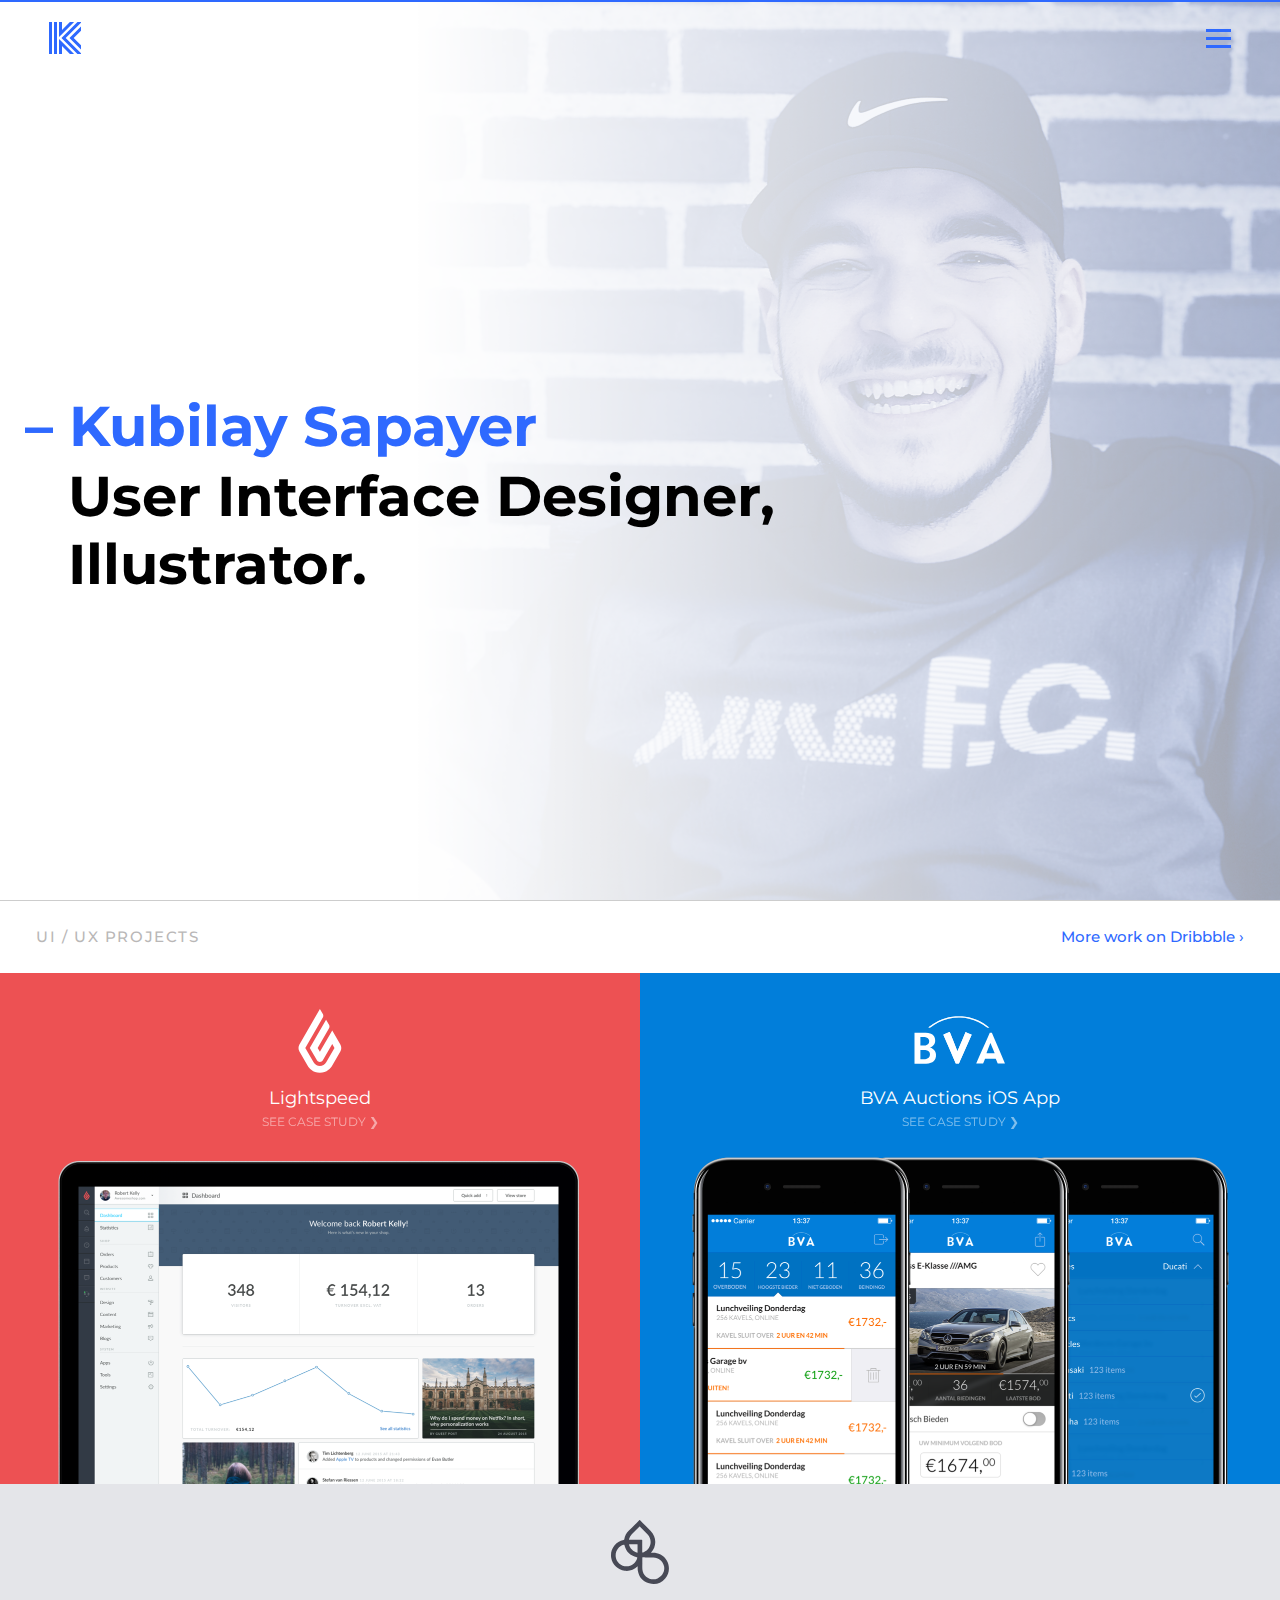
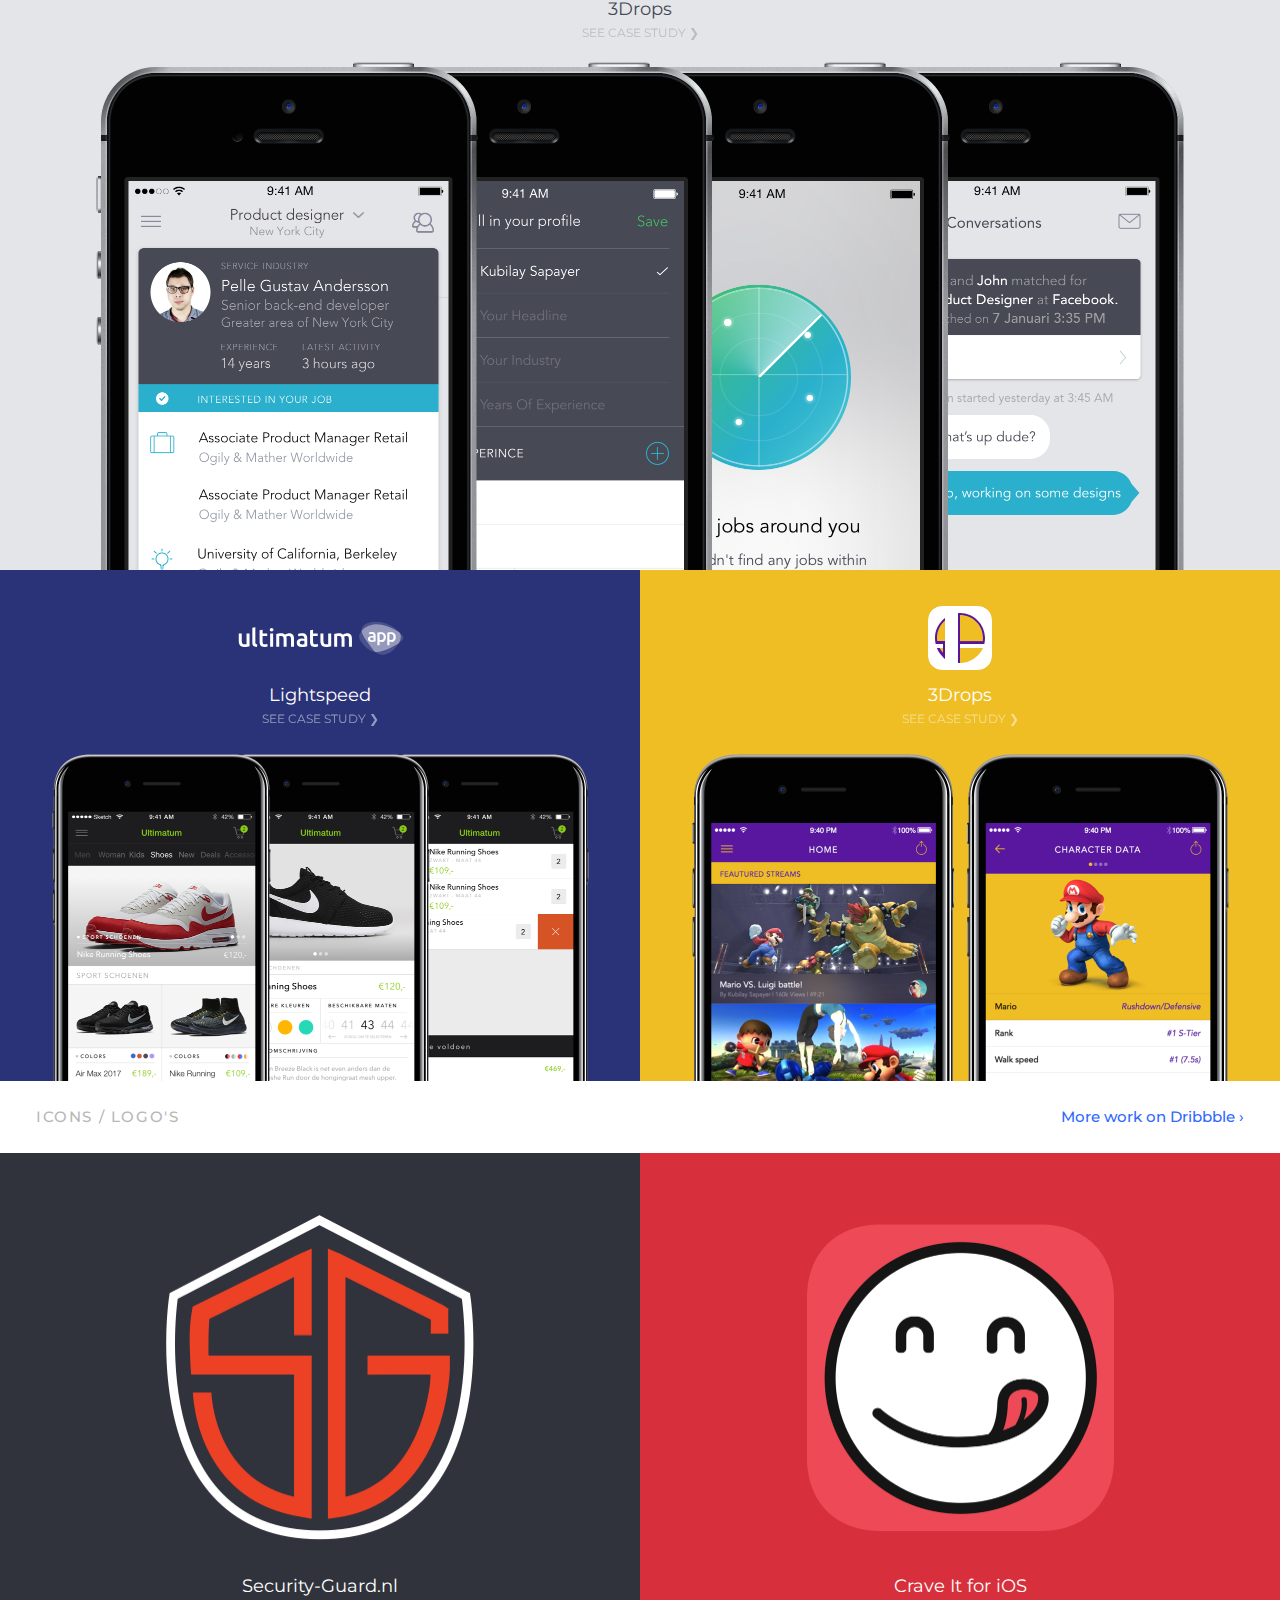
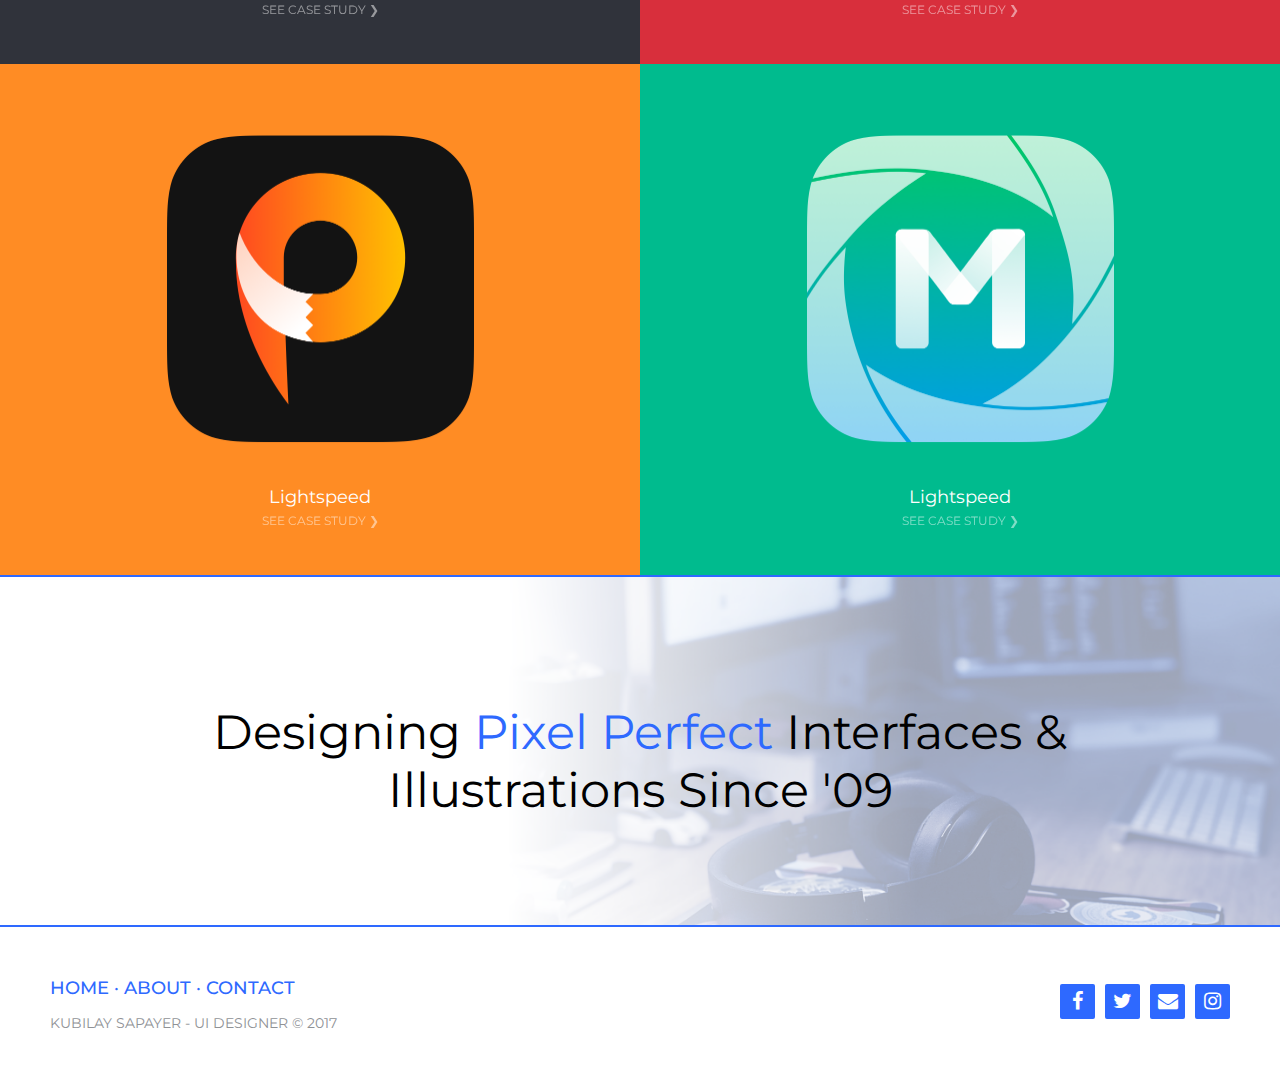
==== index.html @ 4edf3e11 "0.1" ====
<!DOCTYPE html PUBLIC "-//W3C//DTD XHTML 1.0 Strict//EN" "http://www.w3.org/TR/xhtml1/DTD/xhtml1-strict.dtd">
<html xmlns="http://www.w3.org/1999/xhtml">
  <head>
    <meta charset="UTF-8">
    <meta name="viewport" content="width=device-width, initial-scale=1.0, maximum-scale=1.0, user-scalable=no" />
    <title>Kubilay Sapayer - Icon & UI Designer</title>
    <link rel="stylesheet" href="css/style.css" type="text/css" media="screen" />
    <link rel="stylesheet" href="css/menu.css" type="text/css" media="screen" />
    <link rel="stylesheet" href="css/footer.css" type="text/css" media="screen" />
 	<link href="https://fonts.googleapis.com/css?family=Ubuntu" rel="stylesheet">
  <link href="https://fonts.googleapis.com/css?family=Montserrat" rel="stylesheet">
  <link rel="stylesheet" href="http://maxcdn.bootstrapcdn.com/font-awesome/4.2.0/css/font-awesome.min.css">
  </head>
<body>

<div id="site">
<div id="nav">
    <div id="line"> </div>
	<div class="luxbar luxbar-menu-light">
	    <input type="checkbox" id="luxbar-checkbox">
	    <div class="luxbar-menu luxbar-menu-colorscheme">
	        <ul class="luxbar-navigation">
	            <li class="luxbar-header">
	                <img src="images/logos/logo.svg" class="luxbar-brand" style="height: 32px;" href="#">
	                <label class="luxbar-hamburger luxbar-hamburger-animation-style"
	                        for="luxbar-checkbox"> <span></span> </label>
	            </li>
	            <li class="luxbar-item active"><a href="#">Home</a></li>
	            <li class="luxbar-item"><a href="#">About</a></li>
	            <li class="luxbar-item"><a href="#">Contact</a></li>
	        </ul>
	    </div>
	</div>
</div>


<div id="header">

  		<div id="textwrap">
			<div id="text">
				<h1 style="color:#2E69FF; ">&ndash;  Kubilay Sapayer</h1>
        <h1 id="title" style="margin-top:-35px;">User Interface Designer, Illustrator.</h1>
			</div>
		</div>

		</div>
<div id="bar">
  <h3 id="projecttext">UI / UX PROJECTS</h3>
  <h3 id="projecttextlink">More work on Dribbble &#8250;</h3>
</div>
	<div id="all">

		<div class="project" style="background-color: #ED5153; margin-top: 0px;">
			<img id="projectlogo" src="images/logos/lightspeed.svg">
			<h2>Lightspeed</h2>
			<p id="description">See Case Study &#10095;</p>
			<img id="projectimage" src="images/lightspeed.png">
		</div>
		<div class="project" id="left" style="background-color: #017EDA; margin-top: 0px;">
			<img id="projectlogo" src="images/logos/bva.svg">
			<h2>BVA Auctions iOS App</h2>
			<p id="description">See Case Study &#10095;</p>
			<img id="projectimage" src="images/bva.png">
		</div>
		<div class="project" id="full" style="background-color: #E4E5E9;">
			<img id="projectlogo" src="images/logos/3drops.svg">
			<h2 style="color: #474955;">3Drops</h2>
			<p id="description" style="color:#92949C;">See Case Study &#10095;</p>
			<img id="projectimagefull"  src="images/jobs.png">
		</div>
		<div class="project"   style="background-color: #2A3278;">
			<img id="projectlogo" src="images/logos/ultimatum.svg">
			<h2>Lightspeed</h2>
			<p id="description">See Case Study &#10095;</p>
			<img id="projectimage"  src="images/ultimatum.png">
		</div>
		<div class="project" id="left" style="background-color: #EFBD24;">
			<img id="projectlogo" src="images/logos/smashpad.svg">
			<h2>3Drops</h2>
			<p id="description" >See Case Study &#10095;</p>
			<img id="projectimage"  src="images/smashpad.png">
		</div>
    <div id="bar2">
      <h3 id="projecttext">ICONS / LOGO'S</h3>
      <h3 id="projecttextlink">More work on Dribbble &#8250;</h3>
    </div>
    <div class="project" style="background-color: #30333B; margin-top: 0px; ">
      <img id="projectimage" style="margin-bottom: 30px;" src="images/sg.png">
      <h2>Security-Guard.nl</h2>
			<p id="description">See Case Study &#10095;</p>
		</div>
		<div class="project" id="left" style="background-color: #d82f3c; margin-top: 0px; ">
      <img id="projectimage" style="margin-bottom: 30px;" src="images/crave.png">
      <h2>Crave It for iOS</h2>
			<p id="description">See Case Study &#10095;</p>
		</div>
    <div class="project" style="background-color: #FF8C24; margin-top: 0px; ">
      <img id="projectimage" style="margin-bottom: 30px;" src="images/pounce.png">
      <h2>Lightspeed</h2>
      <p id="description">See Case Study &#10095;</p>
    </div>
    <div class="project" id="left" style="background-color: #00BB8E; margin-top: 0px; ">
      <img id="projectimage" style="margin-bottom: 30px;" src="images/moment.png">
      <h2>Lightspeed</h2>
      <p id="description">See Case Study &#10095;</p>
    </div>

    <div id="since">
      <div id="line"> </div>
        <h1 id="sincetext"> Designing<span style="color:#2E69FF;"> Pixel Perfect</span> Interfaces & Illustrations Since '09 </h1>
    </div>
    <div id="line"> </div>
	</div>


</div>

<footer class="footer-distributed">

  <div class="footer-right">

    <a href="#"><i class="fa fa-facebook"></i></a>
    <a href="#"><i class="fa fa-twitter"></i></a>
    <a href="#"><i class="fa fa-envelope"></i></a>
    <a href="#"><i class="fa fa-instagram"></i></a>

  </div>

  <div class="footer-left">

    <p style="text-align:left;" class="footer-links">
      <a href="#">Home</a>
      ·
      <a href="#">About</a>
      ·
      <a href="#">Contact</a>
    </p>

    <p style="text-align:left;">Kubilay Sapayer - UI Designer &copy; 2017</p>
  </div>

</footer>

</body>
---- css/style.css ----
body {
    text-shadow: 1px 1px 1px rgba(0, 0, 0, 0.004);
    text-rendering: optimizeLegibility !important;
    -webkit-font-smoothing: antialiased !important;
    font-family: "Montserrat", sans-serif;
    background-color: #F9F9F9;
    padding: 0;
    margin: 0;
    height: 100%;
}
#all {
    width: 100%;
    margin-left: auto;
    margin-right: auto;
}
#bar {
    width: 100%;
    background-color: #ffffff;
    border-top: 1px solid #CDCDCD;
    height: 72px;
}
#bar2 {
    width: 100%;
    background-color: #ffffff;
    height: 72px;
    display: inline-block;
}
#projecttext {
    font-family: "Montserrat", sans-serif;
    font-size: 15px;
    color: #b9b7b7;
    font-weight: 500;
    line-height: 2.75;
    margin-left: 36px;
    text-align: left;
    letter-spacing: 1.6px;
}
#projecttextlink {
    font-family: "Montserrat", sans-serif;
    font-size: 15px;
    color: #2E69FF;
    font-weight: 500;
    margin-top: -45px;
    margin-right: 36px;
    text-align: right;
}
#site {
    top: 0;
}
#full {
    width: 100%;
    height: 650px;
}
#title {
    margin-left: 43px;
}
#textwrap {
    width: 1230px;
    margin-left: auto;
    margin-right: auto;
    height: 100%;
}
#sincetext {
    text-align: center;
    font-family: "Montserrat", sans-serif;
    margin-left: auto;
    margin-right: auto;
    width: 1000px;
    position: relative;
    top: 50%;
    transform: translateY(-70%);
    font-size: 48px;
    font-weight: 400;
}
#since {
    width: 100%;
    height: 350px;
    background-image: url('bgsection.png');
    background-repeat: no-repeat;
    background-position: center;
    background-size: cover;
    text-align: center;
    display: inline-block;
}
#header {
    width: 100%;
    height: 100vh;
    background-color: white;
    z-index: 2;
    margin-top: -38px;
    background-image: url('bgnew.png');
    background-repeat: no-repeat;
    background-position: center;
    background-size: cover;
}
#nav {
    width: 100%;
    top: 0;
    z-index: 3;
    min-height: 72px;
    position: absolute;
}
#line {
    width: 100%;
    height: 2px;
    background-color: #2E69FF;
}
#text {
    position: relative;
    font-size: 28px;
    font-family: 'Montserrat', sans-serif;
    font-weight: 500;
    text-align: left;
    vertical-align: middle;
    top: 55%;
    transform: translateY(-50%);
    width: 750px;
}
.project {
    width: 50%;
    height: 475px;
    padding-top: 36px;
    overflow: hidden;
    float: left;
}
h2 {
    font-family: 'Montserrat', sans-serif;
    color: white;
    font-weight: 400;
    text-align: center;
    font-size: 18px;
}
#projectlogo {
    height: 64px;
    width: 168px;
    margin-left: auto;
    margin-right: auto;
    display: block;
}
#projectimage {
    width: 551px;
    margin-left: auto;
    margin-right: auto;
    display: block;
    margin-top: 21px;
}
#projectimagefull {
    width: 1102px;
    margin-left: auto;
    margin-right: auto;
    display: block;
    margin-top: 15px;
}
#description {
    width: 375px;
    margin-left: auto;
    margin-right: auto;
    opacity: 0.5;
    margin-top: -10px;
}
p {
    font-family: 'Montserrat', serif;
    font-size: 12px;
    color: white;
    text-align: center;
    text-transform: uppercase;
}
.imageani {
    transition: all .2s ease-in-out;
}
.imageani:hover {
    transform: scale(1.02);
}
@media screen and (max-width: 800px) {
    .project {
        z-index: -1;
        width: 100%;
        height: auto;
        padding-top: 30px;
        overflow: hidden;
        float: none;
        margin-left: auto !important;
        margin-right: auto;
    }
    #left {
        margin-left: 0px;
    }
    #full {
        height: auto;
    }
    #nav {
        margin-left: auto;
        margin-right: auto;
    }
    #textwrap {
        width: 95%;
    }
    #title {
        margin-left:21px;
        margin-top:-18px!important;
        font-weight:500!important;
    }
    #sincetext {
        font-size: 24px;
        width: 95%;
    }
    #text {
        margin-left: auto;
        margin-right: auto;
        width: 95%;
        font-size: 16px;
        top: 52%;
        font-weight: 500!important;
    }
    #projectimage {
        width: 95%;
        margin-left: auto;
        margin-right: auto;
        display: block;
        margin-top: 15px;
    }
    #projectimagefull {
        width: 95%;
        margin-left: auto;
        margin-right: auto;
        display: block;
        margin-top: 15px;
    }
}
---- css/menu.css ----
/*.luxbar styles: default, static, fixed*/
.luxbar-default{
    width: 100%;
    position: relative;

}

.luxbar-static {
    width: 100%;
    position: absolute;
    top: 0;
    left: 0;
}

.luxbar-fixed {
    width: 100%;
    position:fixed;
    top: 0;
    left: 0;
    z-index: 3;
}


/*general luxbar specs*/
.luxbar-header {
    display: flex;
    flex-direction: row;
    justify-content: space-between;
    align-items: center;
    height: 72px;
}

.luxbar-brand {
    font-size: 1.2em;
    padding: 0px;
    font-weight: 500;
}

.luxbar-menu {
    height: 72px;
    overflow: hidden;
    transition: height .6s ease;
    width:100%;
}

.luxbar-navigation {
    display: flex;
    flex-direction: column;
    list-style: none;
    padding-left:0;
    margin: 0px;
    padding-left: 24px;
    padding-right: 24px;
}

.luxbar-menu a,
.luxbar-item a {
    text-decoration: none;
    color: inherit;
    cursor: pointer;
}

.luxbar-item a {
    padding: 26px 0px 26px 26px;
    display: block;
}


/* default luxbar-menu themes: dark, light, transparent*/
    /*luxbar-menu-light*/

.luxbar-menu-light {
    color: #ABB3B3;
    max-width: 1230px;
    margin-left: auto;
    margin-right: auto;

}



.luxbar-menu-light .luxbar-item:nth-child(2) {
    border-top: 1px solid #D0D7D9;
}

.luxbar-menu-light .active,
.luxbar-menu-light .luxbar-item:hover {
    color: black;
}

.luxbar-menu-light .luxbar-hamburger span::after,
.luxbar-menu-light .luxbar-hamburger span::before,
.luxbar-menu-light .luxbar-hamburger span {
    background-color: #2E69FF;
}


/*general hamburger specs*/

.luxbar-hamburger {
    padding: 26px 0px 26px 26px;
    position: relative;
}

.luxbar-hamburger span::before {
    margin-top: -8px;
}

.luxbar-hamburger span::after {
    margin-top: 8px;
}

.luxbar-hamburger span::after,
.luxbar-hamburger span::before {
    content: '';
    position: absolute;
}
.luxbar-hamburger span::after,
.luxbar-hamburger span::before,
.luxbar-hamburger span {
    display: block;
    height: 3px;
    width: 25px;
    transition: .6s ease-out;
}

#luxbar-checkbox {
    display: none;
}

#luxbar-checkbox:checked ~ .luxbar-menu {
    height: 50vh;
    overflow: auto;
}

#luxbar-checkbox:checked ~ .luxbar-menu li .luxbar-hamburger span {
    background-color: transparent;
}
#luxbar-checkbox:checked ~ .luxbar-menu li .luxbar-hamburger span::before,
#luxbar-checkbox:checked ~ .luxbar-menu li .luxbar-hamburger span::after {
    margin-top: 0px;
}


/*hamburger-themes: spin, doublespin*/
    /*hamburger-spin*/

#luxbar-checkbox:checked ~ .luxbar-menu li .luxbar-hamburger-spin span::before {
    transform: rotate(45deg);
}

#luxbar-checkbox:checked ~ .luxbar-menu li .luxbar-hamburger-spin span::after {
    transform: rotate(-45deg);
}

    /*hamburger-spin*/

#luxbar-checkbox:checked ~ .luxbar-menu li .luxbar-hamburger-doublespin span::before {
    transform: rotate(225deg);
}

#luxbar-checkbox:checked ~ .luxbar-menu li .luxbar-hamburger-doublespin span::after {
    transform: rotate(-225deg);
}


/*behavior under screenwidth 768*/
---- css/footer.css ----
.footer-distributed{
	background-color: #ffffff;
	box-shadow: 0 1px 1px 0 rgba(0, 0, 0, 0.12);
	box-sizing: border-box;
	width: 100%;
	text-align: left;
	font: normal 16px sans-serif;
	font-family: "Montserrat",sans-serif;
	padding: 45px 50px;
}

.footer-distributed .footer-left p{
	color:  #8f9296;
	font-size: 14px;
	margin: 0;
}

/* Footer links */

.footer-distributed p.footer-links{
	font-size:18px;
	font-weight: 500;
	color:  #2E69FF;
	margin: 0 0 10px;
	padding: 0;
}

.footer-distributed p.footer-links a{
	display:inline-block;
	line-height: 1.8;
	text-decoration: none;
	color:  inherit;
}

.footer-distributed .footer-right{
	float: right;
	margin-top: 12px;
	max-width: 180px;
}



.footer-distributed .footer-right a{
	display: inline-block;
	width: 35px;
	height: 35px;
	background-color:  #2E69FF;
	border-radius: 2px;

	font-size: 20px;
	color: #ffffff;
	text-align: center;
	line-height: 35px;

	margin-left: 6px;
}

/* If you don't want the footer to be responsive, remove these media queries */

@media (max-width: 600px) {
	#footerfix{
		text-align: center!important;
	}
	.footer-distributed .footer-left,
	.footer-distributed .footer-right{
		text-align: center!important;
	}

	.footer-distributed .footer-right{
		float: none;
		margin: 0 0 20px;
	}

	.footer-distributed .footer-left p.footer-links{
		line-height: 1.8;
	}
}
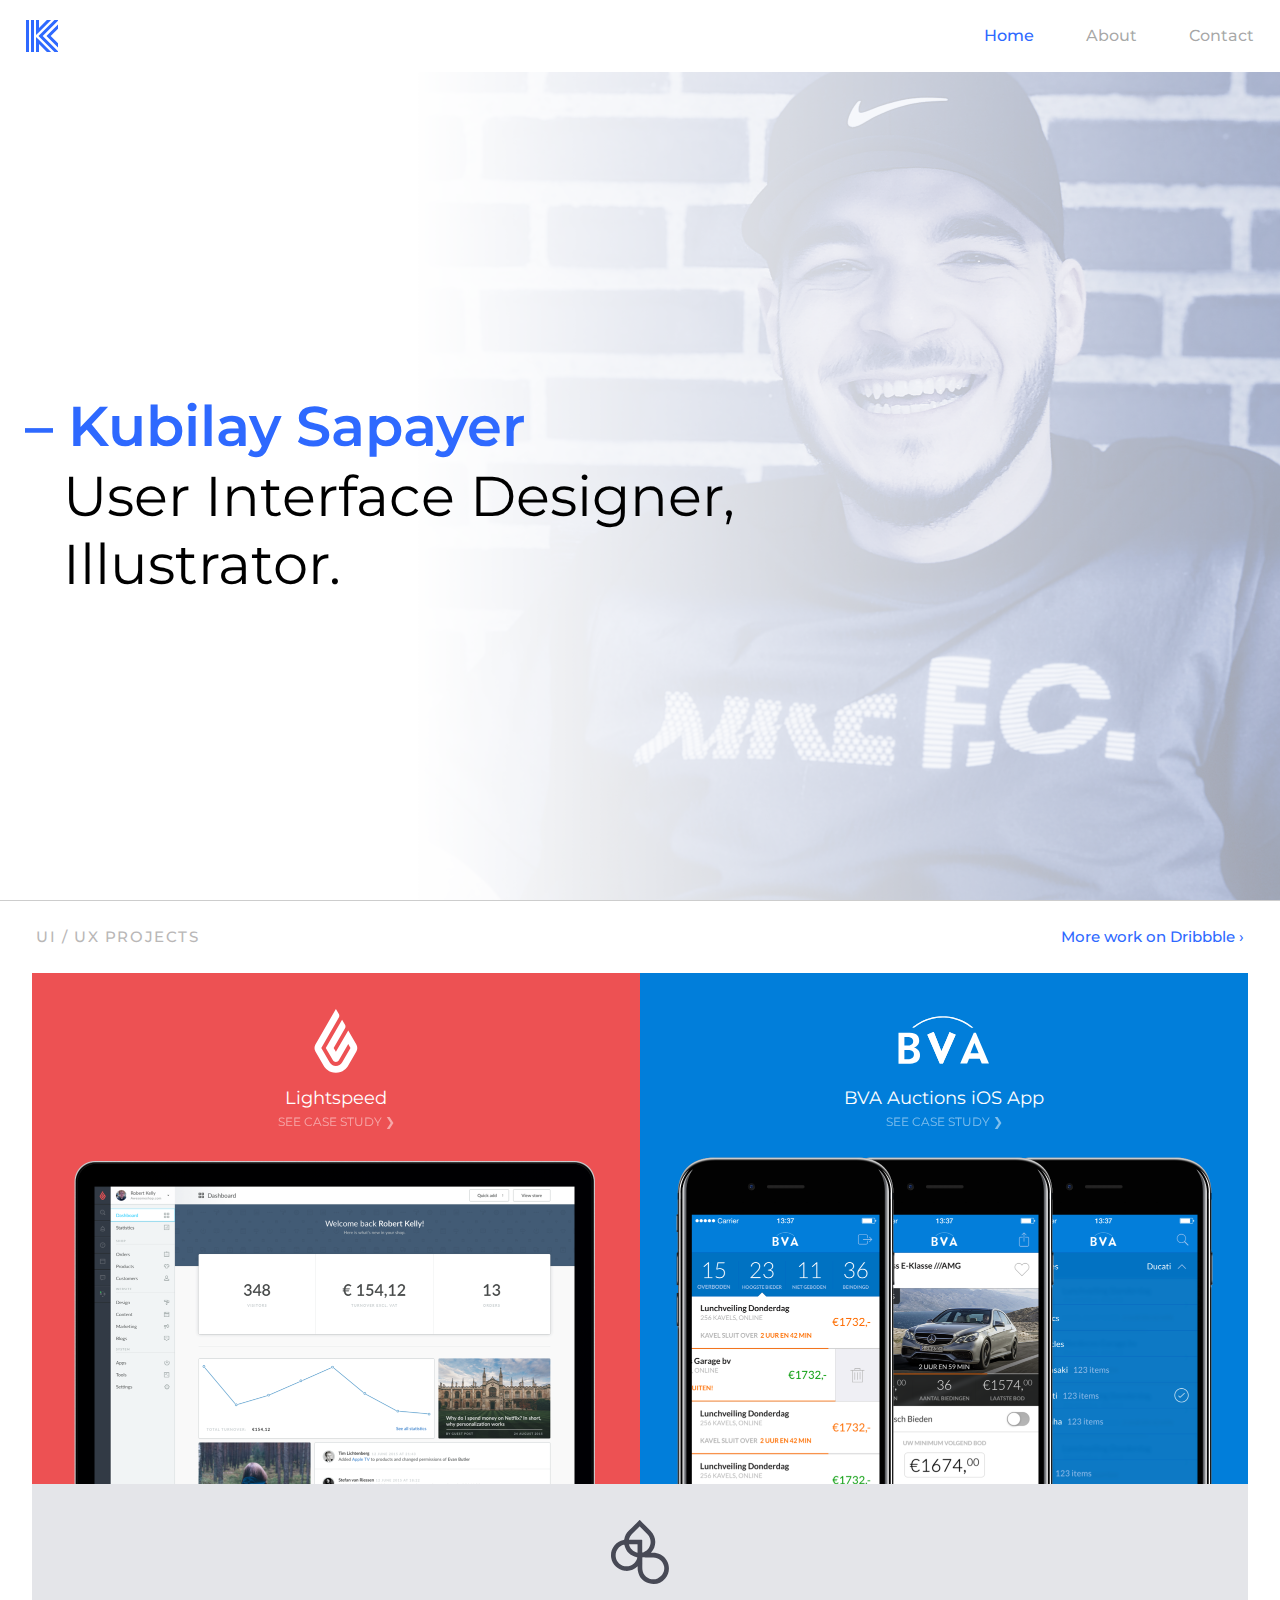
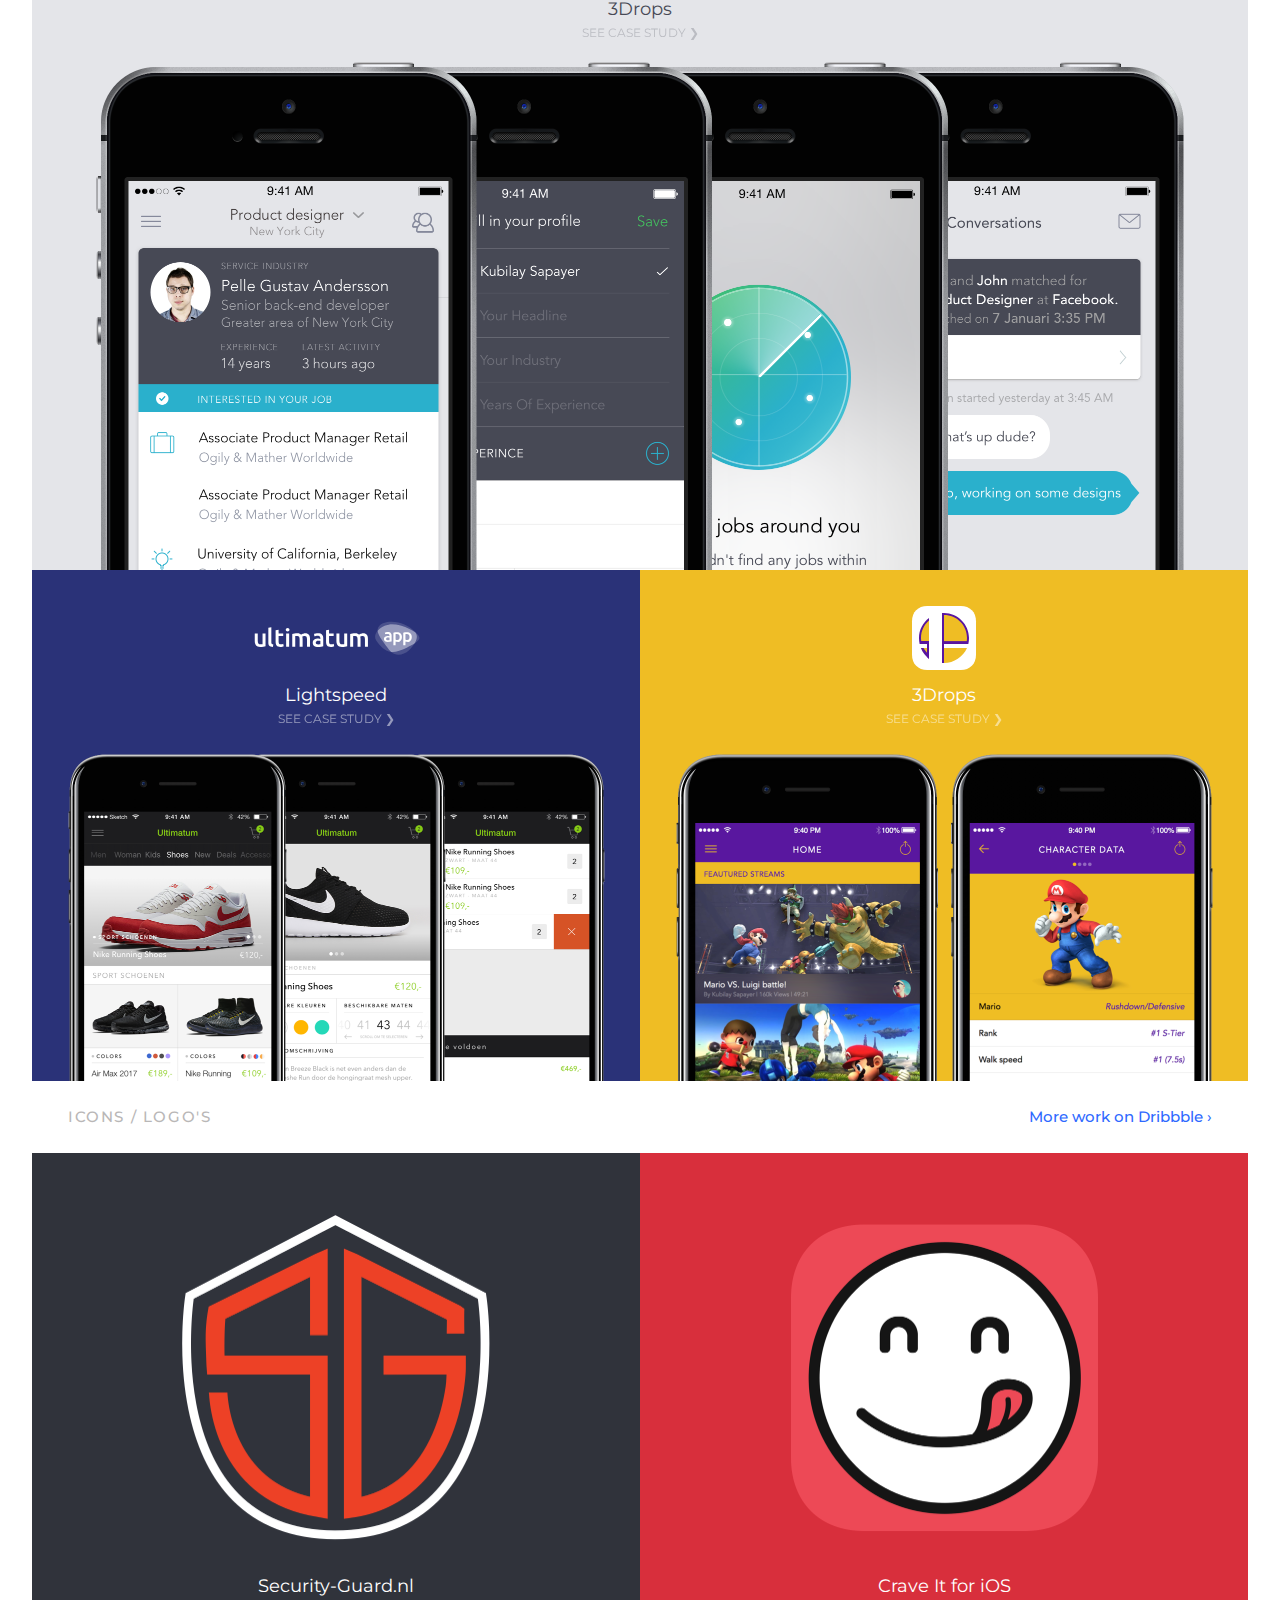
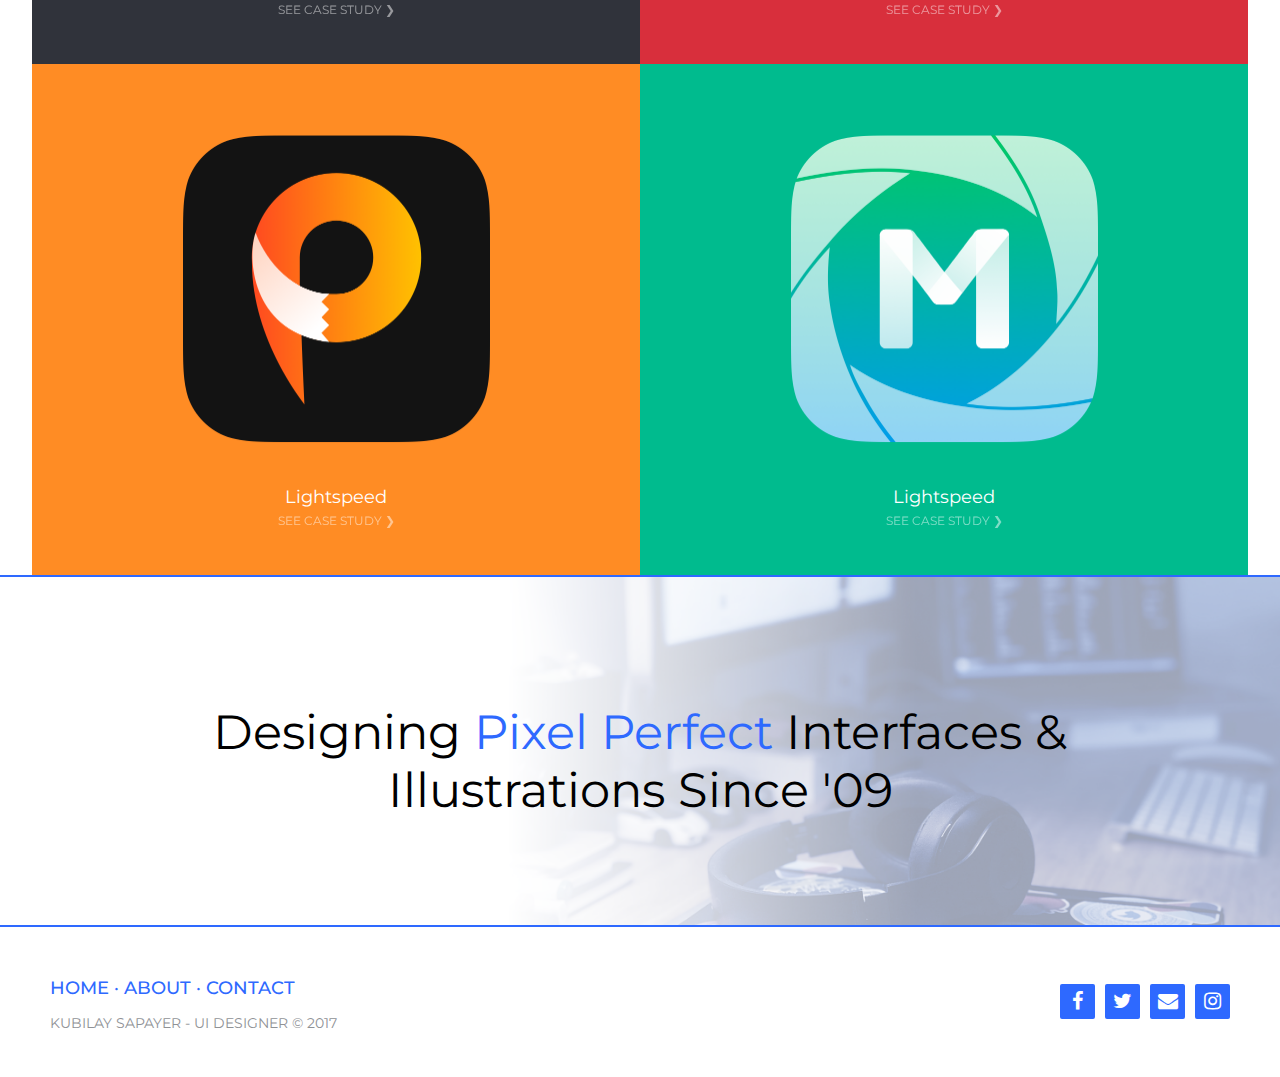
==== commit 19e63c15: "NAV" ====
--- a/index.html
+++ b/index.html
@@ -16,21 +16,21 @@
 <div id="site">
 <div id="nav">
     <div id="line"> </div>
-	<div class="luxbar luxbar-menu-light">
-	    <input type="checkbox" id="luxbar-checkbox">
-	    <div class="luxbar-menu luxbar-menu-colorscheme">
-	        <ul class="luxbar-navigation">
-	            <li class="luxbar-header">
-	                <img src="images/logos/logo.svg" class="luxbar-brand" style="height: 32px;" href="#">
-	                <label class="luxbar-hamburger luxbar-hamburger-animation-style"
-	                        for="luxbar-checkbox"> <span></span> </label>
-	            </li>
-	            <li class="luxbar-item active"><a href="#">Home</a></li>
-	            <li class="luxbar-item"><a href="#">About</a></li>
-	            <li class="luxbar-item"><a href="#">Contact</a></li>
-	        </ul>
-	    </div>
-	</div>
+    <header id="luxbar" class="luxbar-fixed">
+      <input type="checkbox" class="luxbar-checkbox" id="luxbar-checkbox"/>
+      <div class="luxbar-menu luxbar-menu-right luxbar-menu-light">
+          <ul class="luxbar-navigation">
+              <li class="luxbar-header">
+                  <img src="images/logos/logo.svg" class="luxbar-brand">
+                  <label class="luxbar-hamburger luxbar-hamburger-spin"
+                  id="luxbar-hamburger" for="luxbar-checkbox"> <span></span> </label>
+              </li>
+              <li style="color:#2E69FF;" class="luxbar-item"><a href="#">Home</a></li>
+              <li class="luxbar-item"><a href="#">About</a></li>
+              <li class="luxbar-item"><a href="#">Contact</a></li>
+          </ul>
+      </div>
+  </header>
 </div>
 
 
@@ -105,16 +105,16 @@
       <p id="description">See Case Study &#10095;</p>
     </div>
 
-    <div id="since">
-      <div id="line"> </div>
-        <h1 id="sincetext"> Designing<span style="color:#2E69FF;"> Pixel Perfect</span> Interfaces & Illustrations Since '09 </h1>
-    </div>
-    <div id="line"> </div>
+
 	</div>
 
 
 </div>
-
+<div id="since">
+  <div id="line"> </div>
+    <h1 id="sincetext"> Designing<span style="color:#2E69FF;"> Pixel Perfect</span> Interfaces & Illustrations Since '09 </h1>
+</div>
+<div id="line"> </div>
 <footer class="footer-distributed">
 
   <div class="footer-right">
--- a/css/style.css
+++ b/css/style.css
@@ -3,13 +3,12 @@
     text-rendering: optimizeLegibility !important;
     -webkit-font-smoothing: antialiased !important;
     font-family: "Montserrat", sans-serif;
-    background-color: #F9F9F9;
     padding: 0;
     margin: 0;
     height: 100%;
 }
 #all {
-    width: 100%;
+    width: 95%;
     margin-left: auto;
     margin-right: auto;
 }
@@ -52,7 +51,8 @@
     height: 650px;
 }
 #title {
-    margin-left: 43px;
+    margin-left: 38px;
+    font-weight: 400;
 }
 #textwrap {
     width: 1230px;
@@ -109,7 +109,7 @@
     position: relative;
     font-size: 28px;
     font-family: 'Montserrat', sans-serif;
-    font-weight: 500;
+    font-weight: 400;
     text-align: left;
     vertical-align: middle;
     top: 55%;
@@ -164,6 +164,9 @@
     color: white;
     text-align: center;
     text-transform: uppercase;
+}
+h1 {
+    font-weight: 600;
 }
 .imageani {
     transition: all .2s ease-in-out;
@@ -204,6 +207,22 @@
         font-size: 24px;
         width: 95%;
     }
+    .transition {
+        -webkit-transition: all 1s ease-in-out;
+	      -moz-transition: all 1s ease-in-out;
+	      -o-transition: all 1s ease-in-out;
+	      transition: all 1s ease-in-out;
+    }
+    .bg {
+  background: #000;
+  width: 100%;
+  height: 100px;
+  opacity: 0;
+}
+
+.show {
+  opacity: 0.4;
+}
     #text {
         margin-left: auto;
         margin-right: auto;
--- a/css/menu.css
+++ b/css/menu.css
@@ -2,7 +2,6 @@
 .luxbar-default{
     width: 100%;
     position: relative;
-
 }
 
 .luxbar-static {
@@ -14,10 +13,10 @@
 
 .luxbar-fixed {
     width: 100%;
-    position:fixed;
+    position:absolute;
     top: 0;
     left: 0;
-    z-index: 3;
+    z-index: 1000;
 }
 
 
@@ -31,9 +30,9 @@
 }
 
 .luxbar-brand {
-    font-size: 1.2em;
+    font-size: 1.6em;
     padding: 0px;
-    font-weight: 500;
+    padding-left: 26px;
 }
 
 .luxbar-menu {
@@ -41,6 +40,7 @@
     overflow: hidden;
     transition: height .6s ease;
     width:100%;
+    background-color: white;
 }
 
 .luxbar-navigation {
@@ -49,8 +49,6 @@
     list-style: none;
     padding-left:0;
     margin: 0px;
-    padding-left: 24px;
-    padding-right: 24px;
 }
 
 .luxbar-menu a,
@@ -61,7 +59,7 @@
 }
 
 .luxbar-item a {
-    padding: 26px 0px 26px 26px;
+    padding: 26px;
     display: block;
 }
 
@@ -70,17 +68,12 @@
     /*luxbar-menu-light*/
 
 .luxbar-menu-light {
-    color: #ABB3B3;
-    max-width: 1230px;
-    margin-left: auto;
-    margin-right: auto;
-
-}
-
-
+    color:rgba(0, 0, 0, 0.35);
+    font-weight: 500;
+}
 
 .luxbar-menu-light .luxbar-item:nth-child(2) {
-    border-top: 1px solid #D0D7D9;
+    border-top: 1px solid #2E69FF;
 }
 
 .luxbar-menu-light .active,
@@ -94,11 +87,218 @@
     background-color: #2E69FF;
 }
 
+    /*luxbar-menu-dark*/
+
+.luxbar-menu-dark {
+    background-color: #2E69FF;
+    color: #fff;
+}
+
+.luxbar-menu-dark .luxbar-item:nth-child(2) {
+    border-top: 1px solid #2E69FF;
+}
+
+.luxbar-menu-dark .active,
+.luxbar-menu-dark .luxbar-item:hover {
+    background-color: #2E69FF;
+}
+
+.luxbar-menu-dark .luxbar-hamburger span::after,
+.luxbar-menu-dark .luxbar-hamburger span::before,
+.luxbar-menu-dark .luxbar-hamburger span {
+    background-color: #fff;
+}
+
+    /*luxbar-menu-transparent*/
+
+.luxbar-menu-transparent {
+    color: #212121;
+    background-color: transparent;
+}
+
+.luxbar-menu-transparent .luxbar-item:nth-child(2) {
+    border-top: 1px solid #2f2f2f;
+}
+
+
+.luxbar-menu-transparent {
+    border-bottom: 1px solid #2f2f2f;
+}
+
+.luxbar-menu-transparent .active,
+.luxbar-menu-transparent .luxbar-item:hover {
+    color: #000;
+    text-decoration: underline;
+}
+
+.luxbar-menu-transparent .luxbar-hamburger span::after,
+.luxbar-menu-transparent .luxbar-hamburger span::before,
+.luxbar-menu-transparent .luxbar-hamburger span {
+    background-color: #2f2f2f;
+}
+
+
+/* material luxbar-menu themes: material-red, material-indigo, material-cyan, material-green,
+                                material-amber, material-brown, material-bluegrey*/
+    /*luxbar-menu-material-red*/
+
+.luxbar-menu-material-red {
+    color: #fff;
+    background-color: #B71C1C;
+}
+
+.luxbar-menu-material-red .luxbar-item:nth-child(2) {
+    border-top: 1px solid #B71C1C;
+}
+
+.luxbar-menu-material-red .active,
+.luxbar-menu-material-red .luxbar-item:hover {
+    background-color: #C62828;
+}
+
+.luxbar-menu-material-red .luxbar-hamburger span::after,
+.luxbar-menu-material-red .luxbar-hamburger span::before,
+.luxbar-menu-material-red .luxbar-hamburger span {
+    background-color: #fff;
+}
+
+/*luxbar-menu-material-indigo*/
+
+.luxbar-menu-material-indigo {
+color: #fff;
+background-color: #1A237E;
+}
+
+.luxbar-menu-material-indigo .luxbar-item:nth-child(2) {
+border-top: 1px solid #1A237E;
+}
+
+.luxbar-menu-material-indigo .active,
+.luxbar-menu-material-indigo .luxbar-item:hover {
+background-color: #283593;
+}
+
+.luxbar-menu-material-indigo .luxbar-hamburger span::after,
+.luxbar-menu-material-indigo .luxbar-hamburger span::before,
+.luxbar-menu-material-indigo .luxbar-hamburger span {
+background-color: #fff;
+}
+
+/*luxbar-menu-material-cyan*/
+
+.luxbar-menu-material-cyan {
+color: #fff;
+background-color: #006064;
+}
+
+.luxbar-menu-material-cyan .luxbar-item:nth-child(2) {
+border-top: 1px solid #006064;
+}
+
+.luxbar-menu-material-cyan .active,
+.luxbar-menu-material-cyan .luxbar-item:hover {
+background-color: #00838F;
+}
+
+.luxbar-menu-material-cyan .luxbar-hamburger span::after,
+.luxbar-menu-material-cyan .luxbar-hamburger span::before,
+.luxbar-menu-material-cyan .luxbar-hamburger span {
+background-color: #fff;
+}
+
+/*luxbar-menu-material-green*/
+
+.luxbar-menu-material-green {
+color: #fff;
+background-color: #1B5E20;
+}
+
+.luxbar-menu-material-green .luxbar-item:nth-child(2) {
+border-top: 1px solid #1B5E20;
+}
+
+.luxbar-menu-material-green .active,
+.luxbar-menu-material-green .luxbar-item:hover {
+background-color: #2E7D32;
+}
+
+.luxbar-menu-material-green .luxbar-hamburger span::after,
+.luxbar-menu-material-green .luxbar-hamburger span::before,
+.luxbar-menu-material-green .luxbar-hamburger span {
+background-color: #fff;
+}
+
+/*luxbar-menu-material-amber*/
+
+.luxbar-menu-material-amber {
+color: #fff;
+background-color: #FF6F00;
+}
+
+.luxbar-menu-material-amber .luxbar-item:nth-child(2) {
+border-top: 1px solid #FF6F00;
+}
+
+.luxbar-menu-material-amber .active,
+.luxbar-menu-material-amber .luxbar-item:hover {
+background-color: #FF8F00;
+}
+
+.luxbar-menu-material-amber .luxbar-hamburger span::after,
+.luxbar-menu-material-amber .luxbar-hamburger span::before,
+.luxbar-menu-material-amber .luxbar-hamburger span {
+background-color: #fff;
+}
+
+/*luxbar-menu-material-brown*/
+
+.luxbar-menu-material-brown {
+color: #fff;
+background-color: #3E2723;
+}
+
+.luxbar-menu-material-brown .luxbar-item:nth-child(2) {
+border-top: 1px solid #3E2723;
+}
+
+.luxbar-menu-material-brown .active,
+.luxbar-menu-material-brown .luxbar-item:hover {
+background-color: #4E342E;
+}
+
+.luxbar-menu-material-brown .luxbar-hamburger span::after,
+.luxbar-menu-material-brown .luxbar-hamburger span::before,
+.luxbar-menu-material-brown .luxbar-hamburger span {
+background-color: #fff;
+}
+
+/*luxbar-menu-material-bluegrey*/
+
+.luxbar-menu-material-bluegrey {
+color: #fff;
+background-color: #263238;
+}
+
+.luxbar-menu-material-bluegrey .luxbar-item:nth-child(2) {
+border-top: 1px solid #263238;
+}
+
+.luxbar-menu-material-bluegrey .active,
+.luxbar-menu-material-bluegrey .luxbar-item:hover {
+background-color: #37474F;
+}
+
+.luxbar-menu-material-bluegrey .luxbar-hamburger span::after,
+.luxbar-menu-material-bluegrey .luxbar-hamburger span::before,
+.luxbar-menu-material-bluegrey .luxbar-hamburger span {
+background-color: #fff;
+}
+
 
 /*general hamburger specs*/
 
 .luxbar-hamburger {
-    padding: 26px 0px 26px 26px;
+    padding: 26px;
     position: relative;
 }
 
@@ -129,7 +329,7 @@
 }
 
 #luxbar-checkbox:checked ~ .luxbar-menu {
-    height: 50vh;
+    height: 100vh;
     overflow: auto;
 }
 
@@ -165,3 +365,26 @@
 
 
 /*behavior under screenwidth 768*/
+
+@media screen and (min-width: 800px) {
+    .luxbar-navigation {
+        flex-flow: row;
+        justify-content: flex-end;
+        background-color: none;
+    }
+    .luxbar-header {
+        margin-right: auto;
+    }
+    .luxbar-hamburger {
+        display: none;
+    }
+
+    .luxbar-menu .luxbar-item:nth-child(2) {
+        border-top: 0px;
+    }
+}
+
+
+@media screen and (max-width: 800px) {
+
+  .luxbar-menu { background-color: none;}
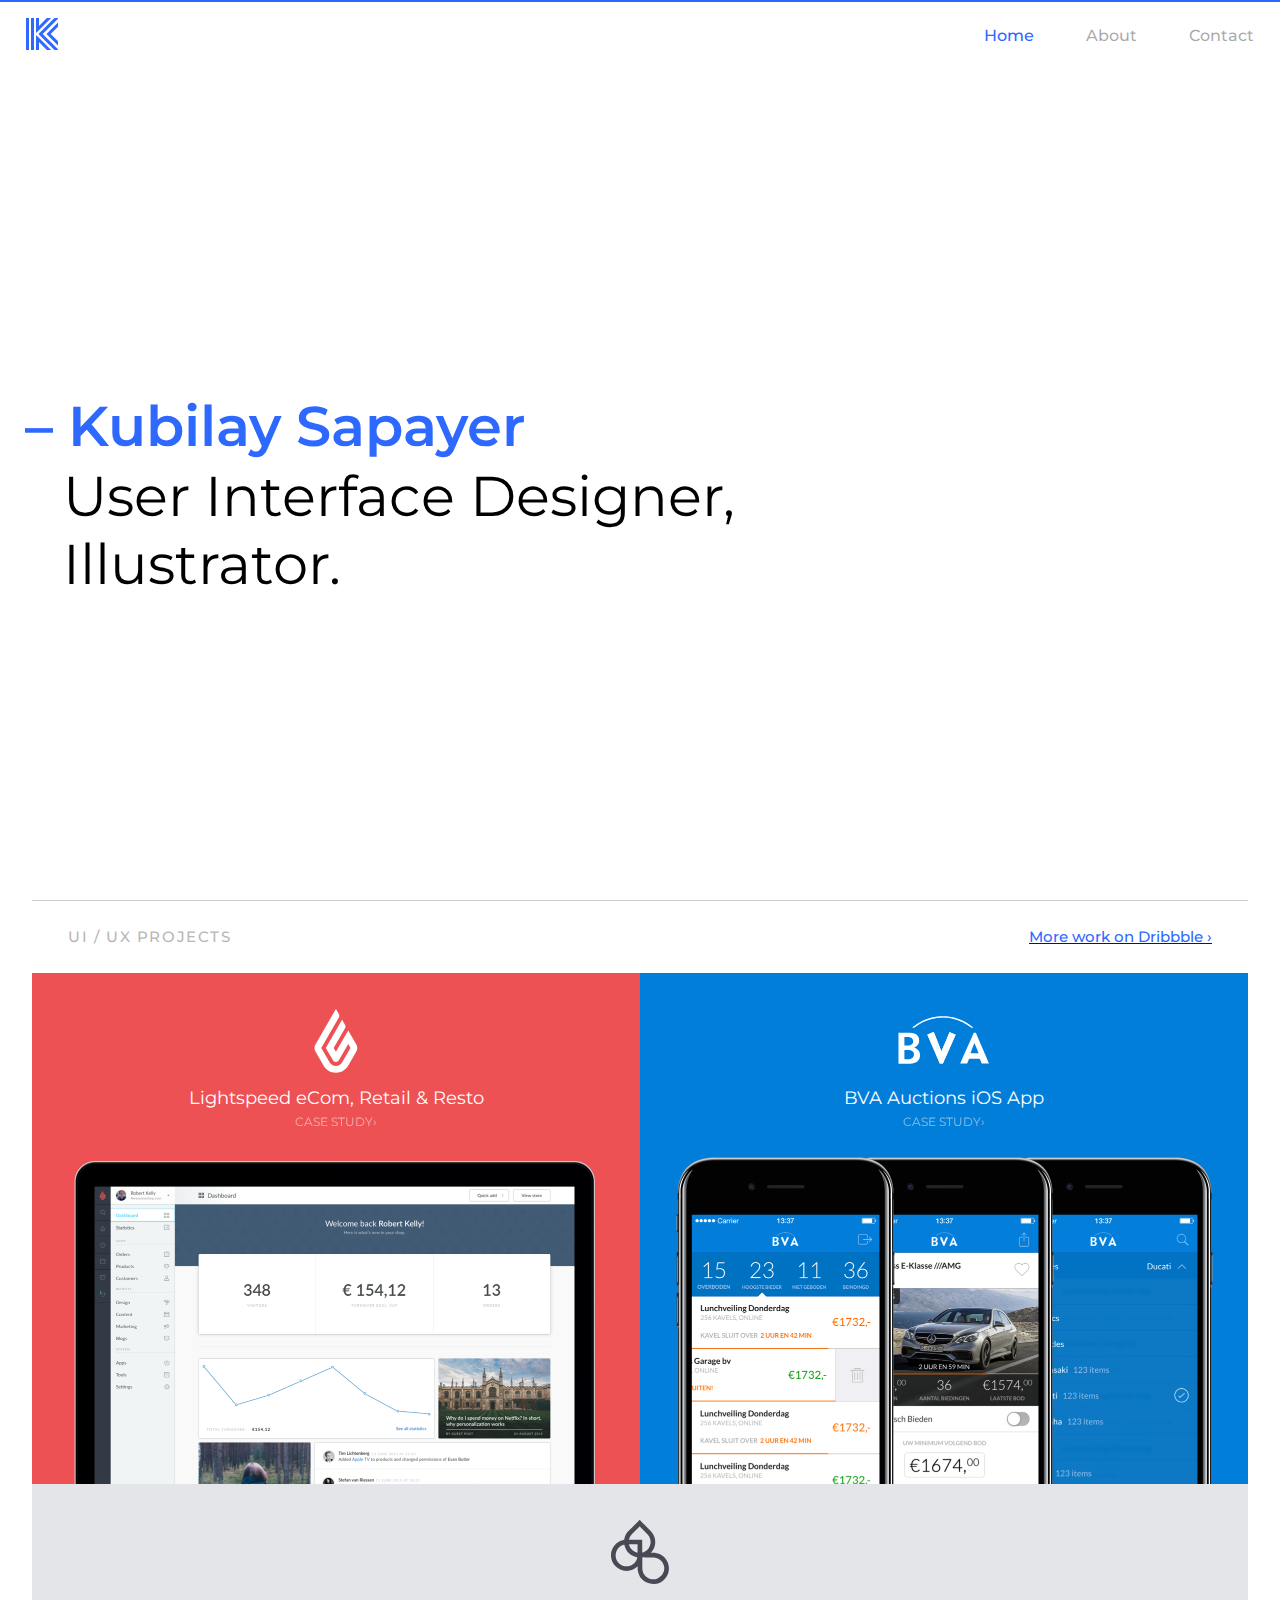
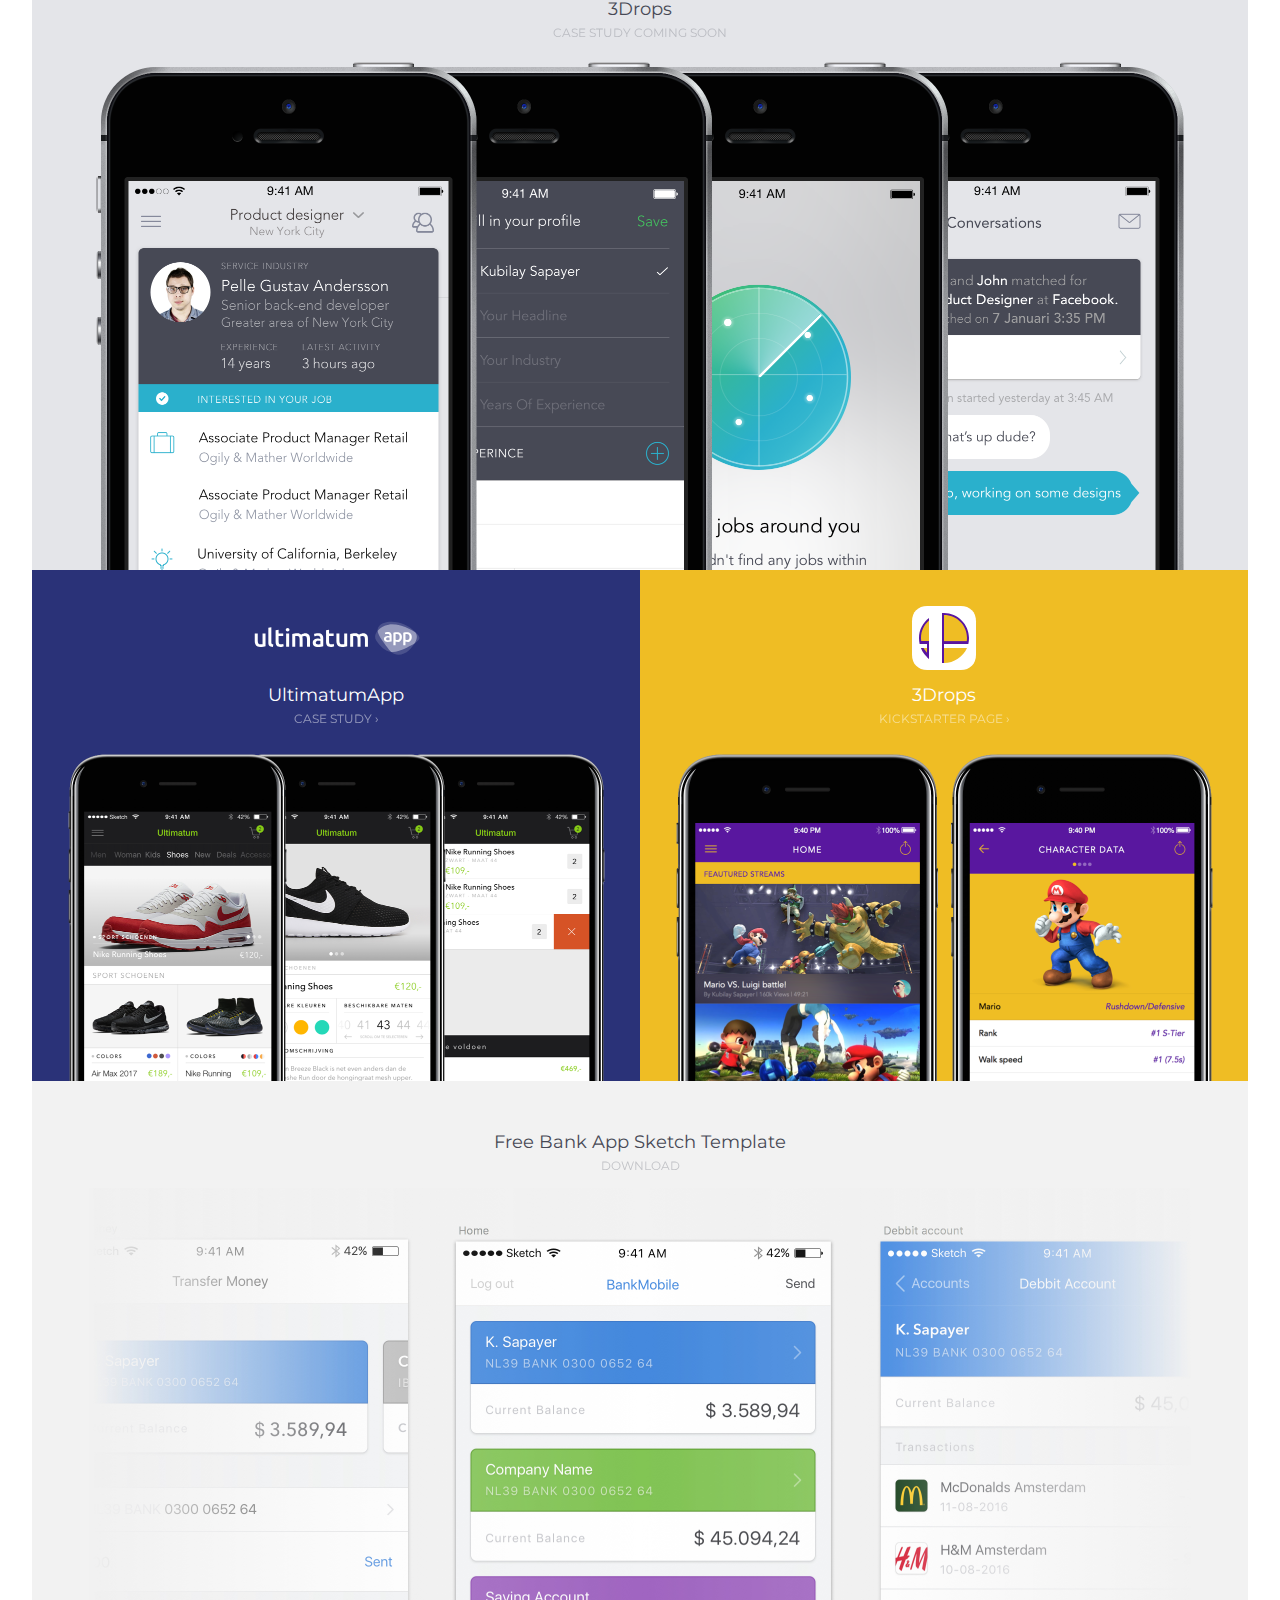
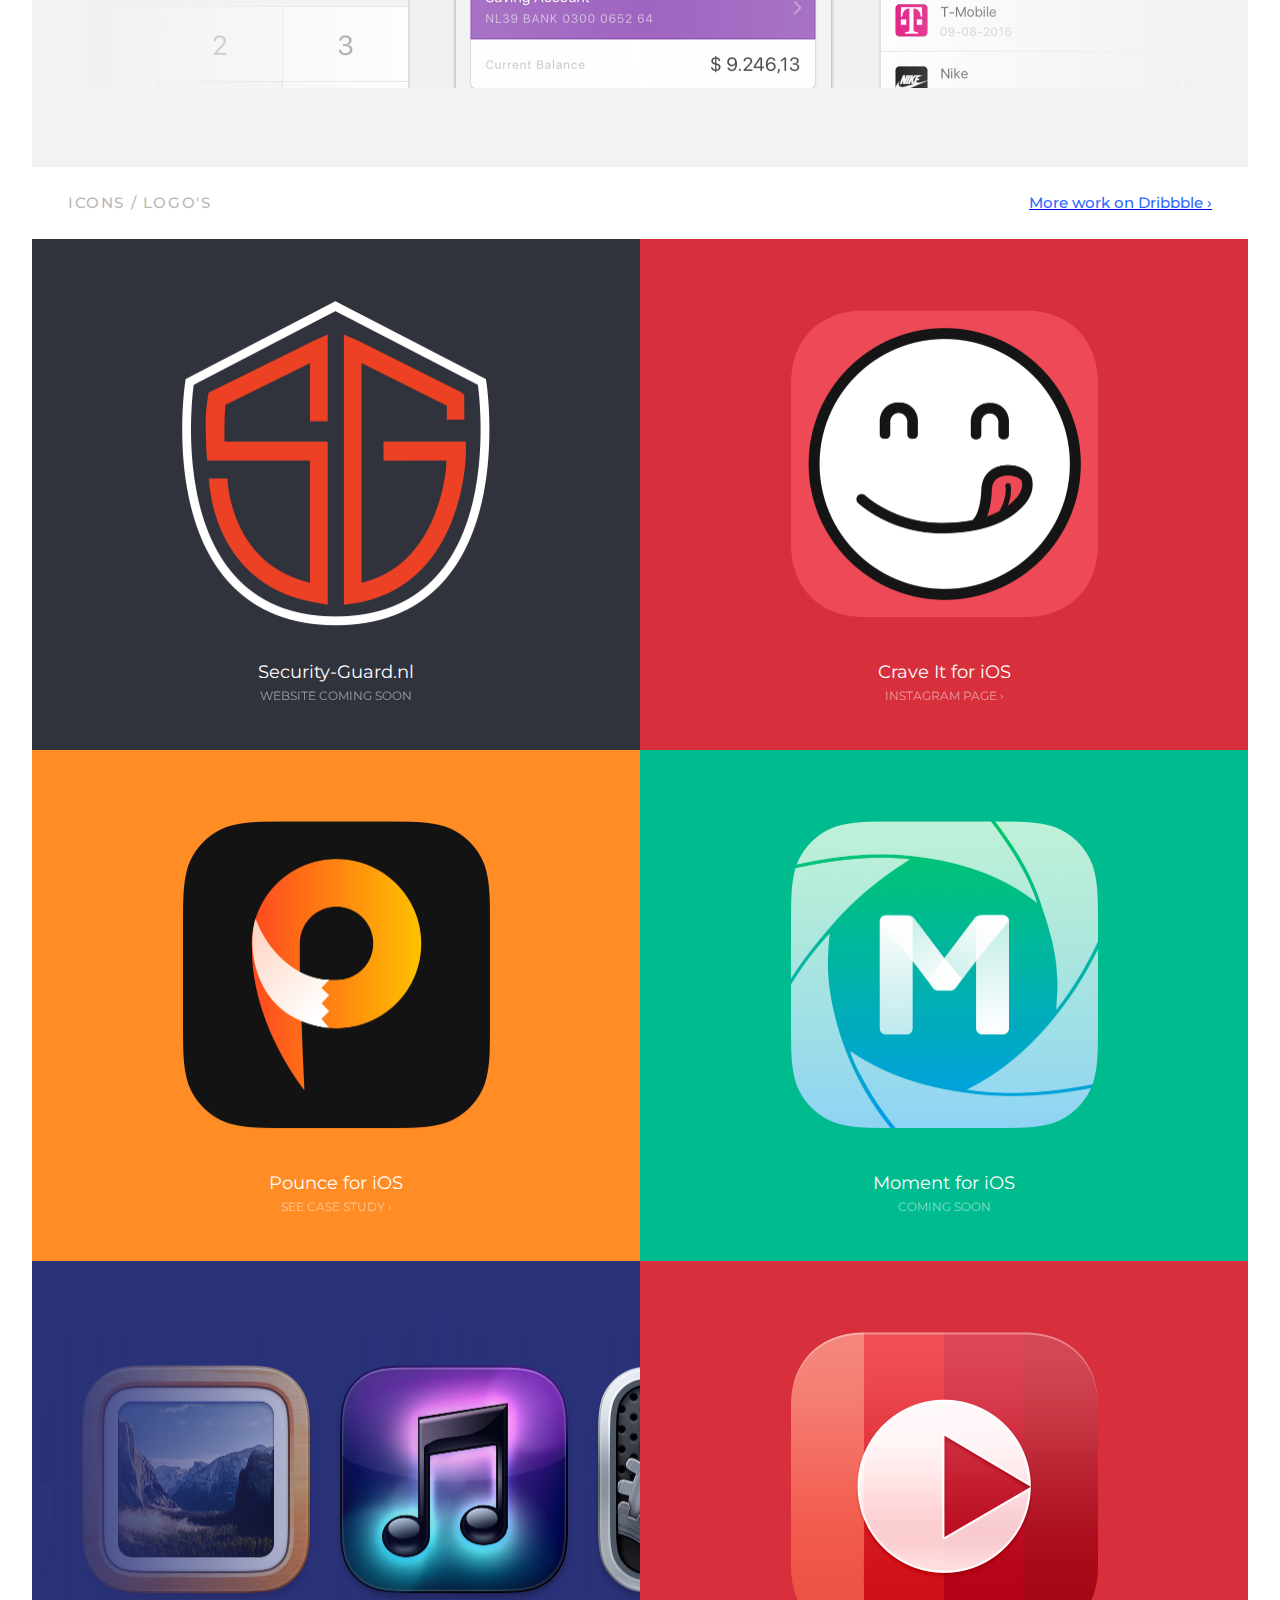
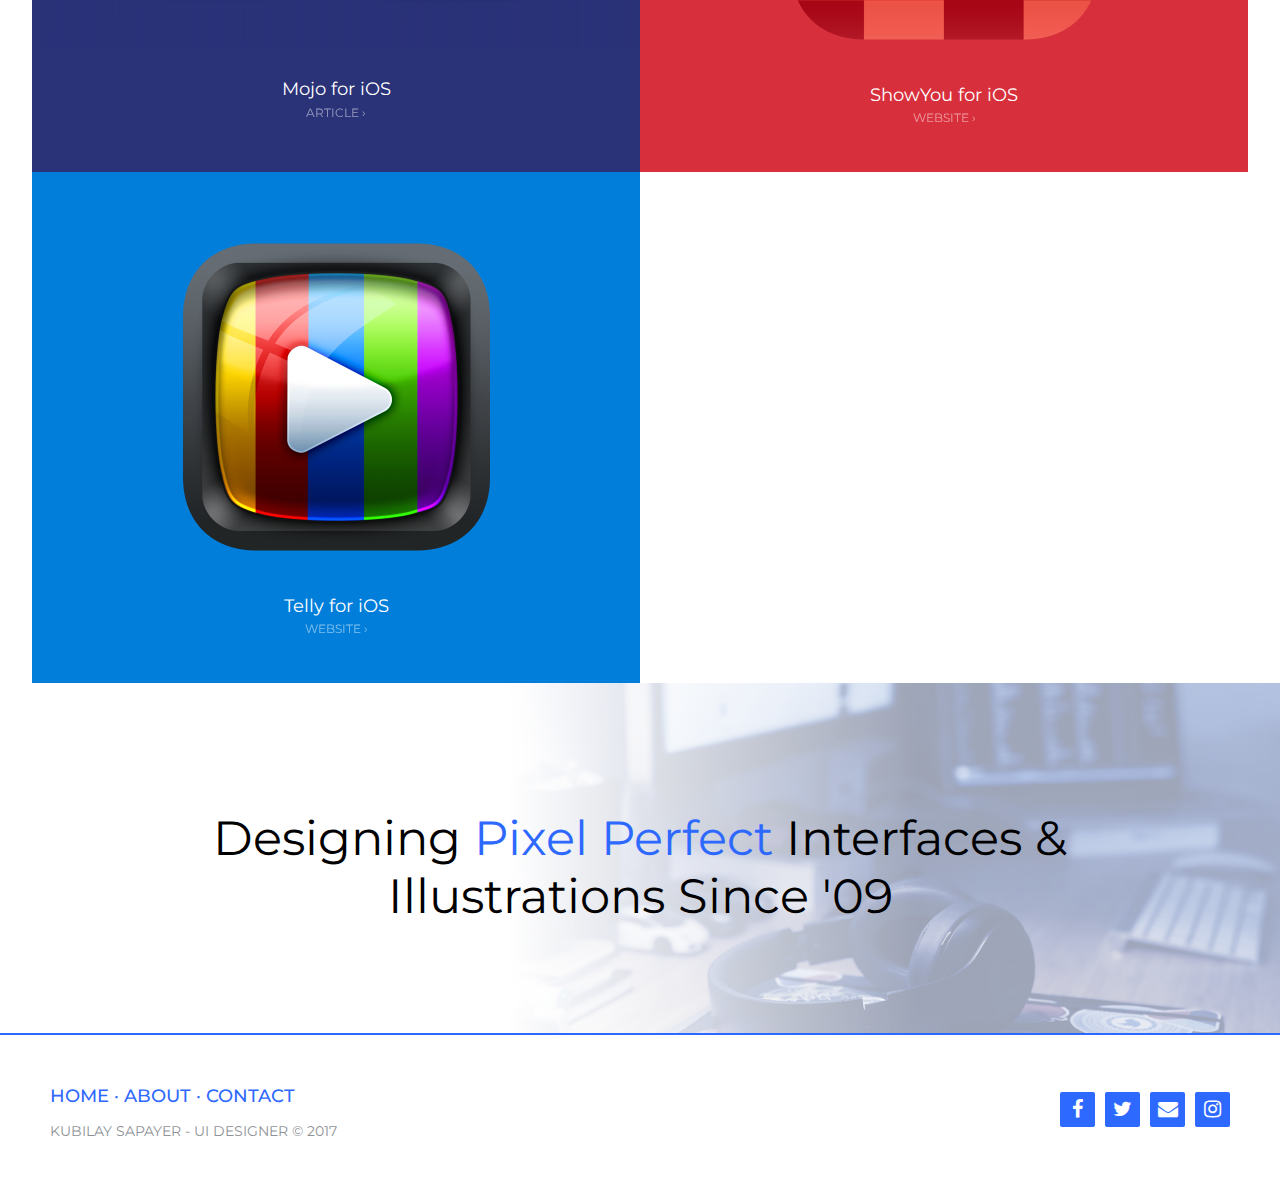
==== commit cb31501c: "0.9.8" ====
--- a/index.html
+++ b/index.html
@@ -10,6 +10,12 @@
  	<link href="https://fonts.googleapis.com/css?family=Ubuntu" rel="stylesheet">
   <link href="https://fonts.googleapis.com/css?family=Montserrat" rel="stylesheet">
   <link rel="stylesheet" href="http://maxcdn.bootstrapcdn.com/font-awesome/4.2.0/css/font-awesome.min.css">
+  <script>
+  $(".myBox").click(function(){
+window.location=$(this).find("a").attr("href");
+return false;
+});
+  </script>
   </head>
 <body>
 
@@ -21,13 +27,13 @@
       <div class="luxbar-menu luxbar-menu-right luxbar-menu-light">
           <ul class="luxbar-navigation">
               <li class="luxbar-header">
-                  <img src="images/logos/logo.svg" class="luxbar-brand">
+                  <a href="index.html"><img  src="images/logos/logo.svg" class="luxbar-brand"></a>
                   <label class="luxbar-hamburger luxbar-hamburger-spin"
                   id="luxbar-hamburger" for="luxbar-checkbox"> <span></span> </label>
               </li>
-              <li style="color:#2E69FF;" class="luxbar-item"><a href="#">Home</a></li>
+              <li style="color:#2E69FF;" class="luxbar-item"><a href="index.html">Home</a></li>
               <li class="luxbar-item"><a href="#">About</a></li>
-              <li class="luxbar-item"><a href="#">Contact</a></li>
+              <li class="luxbar-item right"><a href="#">Contact</a></li>
           </ul>
       </div>
   </header>
@@ -44,66 +50,102 @@
 		</div>
 
 		</div>
-<div id="bar">
-  <h3 id="projecttext">UI / UX PROJECTS</h3>
-  <h3 id="projecttextlink">More work on Dribbble &#8250;</h3>
-</div>
+
 	<div id="all">
+    <div id="bar">
+      <h3 id="projecttext">UI / UX PROJECTS</h3>
+      <a href="http://dribbble.com/kubilay"><h3 id="projecttextlink">More work on Dribbble &#8250;</h3></a>
+    </div>
 
-		<div class="project" style="background-color: #ED5153; margin-top: 0px;">
-			<img id="projectlogo" src="images/logos/lightspeed.svg">
-			<h2>Lightspeed</h2>
-			<p id="description">See Case Study &#10095;</p>
-			<img id="projectimage" src="images/lightspeed.png">
-		</div>
-		<div class="project" id="left" style="background-color: #017EDA; margin-top: 0px;">
+    <a href="cs1.html">
+      <div id="left" class="project" style="background-color: #ED5153; margin-top: 0px;">
+  			<img id="projectlogo" src="images/logos/lightspeed.svg">
+        <h2>Lightspeed eCom, Retail & Resto</h2>
+  			<p id="description">Case Study&#8250;</p>
+  			<img id="projectimage" src="images/lightspeed.png">
+		   </div>
+      </a>
+		<a href="cs2.html">
+      <div class="project" style="background-color: #017EDA; margin-top: 0px;">
 			<img id="projectlogo" src="images/logos/bva.svg">
 			<h2>BVA Auctions iOS App</h2>
-			<p id="description">See Case Study &#10095;</p>
+			<p id="description">Case Study&#8250;</p>
 			<img id="projectimage" src="images/bva.png">
 		</div>
+    </a>
 		<div class="project" id="full" style="background-color: #E4E5E9;">
 			<img id="projectlogo" src="images/logos/3drops.svg">
 			<h2 style="color: #474955;">3Drops</h2>
-			<p id="description" style="color:#92949C;">See Case Study &#10095;</p>
+			<p id="description" style="color:#92949C;">Case Study Coming Soon</p>
 			<img id="projectimagefull"  src="images/jobs.png">
 		</div>
-		<div class="project"   style="background-color: #2A3278;">
+		<a href="cs1.html"><div  class="project" id="left"  style="background-color: #2A3278;">
 			<img id="projectlogo" src="images/logos/ultimatum.svg">
-			<h2>Lightspeed</h2>
-			<p id="description">See Case Study &#10095;</p>
+			<h2>UltimatumApp</h2>
+			<p id="description">Case Study &#8250;</p>
 			<img id="projectimage"  src="images/ultimatum.png">
 		</div>
-		<div class="project" id="left" style="background-color: #EFBD24;">
+    </a>
+		<a href="cs1.html"><div class="project"  style="background-color: #EFBD24;">
 			<img id="projectlogo" src="images/logos/smashpad.svg">
 			<h2>3Drops</h2>
-			<p id="description" >See Case Study &#10095;</p>
+			<p id="description" >KickStarter Page &#8250;</p>
 			<img id="projectimage"  src="images/smashpad.png">
 		</div>
+    </a>
+    <div class="project bottom" id="full" style="background-color: #F2F2F2;">
+      <h2 style="color: #474955;">Free Bank App Sketch Template</h2>
+      <p id="description" style="color:#92949C;">DOWNLOAD</p>
+      <img id="projectimagefull"  src="images/monitise.jpg">
+    </div>
+
+
+
     <div id="bar2">
       <h3 id="projecttext">ICONS / LOGO'S</h3>
-      <h3 id="projecttextlink">More work on Dribbble &#8250;</h3>
+      <a href="http://dribbble.com/kubilay"><h3 id="projecttextlink">More work on Dribbble &#8250;</h3></a>
     </div>
-    <div class="project" style="background-color: #30333B; margin-top: 0px; ">
+	<div class="project icon" id="left" style="background-color: #30333B; margin-top: 0px; ">
       <img id="projectimage" style="margin-bottom: 30px;" src="images/sg.png">
       <h2>Security-Guard.nl</h2>
-			<p id="description">See Case Study &#10095;</p>
+			<p id="description">Website Coming Soon</p>
 		</div>
-		<div class="project" id="left" style="background-color: #d82f3c; margin-top: 0px; ">
+		<a href="cs1.html"><div class="project icon"  style="background-color: #d82f3c; margin-top: 0px; ">
       <img id="projectimage" style="margin-bottom: 30px;" src="images/crave.png">
       <h2>Crave It for iOS</h2>
-			<p id="description">See Case Study &#10095;</p>
+			<p id="description">Instagram Page ›</p>
 		</div>
-    <div class="project" style="background-color: #FF8C24; margin-top: 0px; ">
+    <a href="cs1.html"><div class="project icon" id="left" style="background-color: #FF8C24; margin-top: 0px; ">
       <img id="projectimage" style="margin-bottom: 30px;" src="images/pounce.png">
-      <h2>Lightspeed</h2>
-      <p id="description">See Case Study &#10095;</p>
+      <h2>Pounce for iOS</h2>
+      <p id="description">See Case Study &#8250;</p>
     </div>
-    <div class="project" id="left" style="background-color: #00BB8E; margin-top: 0px; ">
+  </a>
+    <a href="cs1.html"><div class="project icon" style="background-color: #00BB8E; margin-top: 0px; ">
       <img id="projectimage" style="margin-bottom: 30px;" src="images/moment.png">
-      <h2>Lightspeed</h2>
-      <p id="description">See Case Study &#10095;</p>
+      <h2>Moment for iOS</h2>
+      <p id="description">Coming Soon</p>
     </div>
+  </a>
+  <a href="cs1.html"><div class="project icon"  id="fullicon" style="background-color: #2A3278; margin-top: 0px; ">
+    <img id="projectimagefull" style="margin-bottom: 30px;" src="images/mojo.jpg">
+    <h2>Mojo for iOS</h2>
+    <p id="description">Article &#8250;</p>
+  </div>
+</a>
+<a href="cs1.html"><div class="project icon" id="left" style="background-color: #d82f3c; margin-top: 0px; ">
+  <img id="projectimage" style="margin-bottom: 30px;" src="images/showyou.png">
+  <h2>ShowYou for iOS</h2>
+  <p id="description">Website &#8250;</p>
+</div>
+</a>
+ <a href="cs1.html"><div class="project icon"   style="background-color: #017EDA; margin-top: 0px; ">
+    <img id="projectimage" style="margin-bottom: 30px;" src="images/telly.png">
+    <h2>Telly for iOS</h2>
+    <p id="description">Website &#8250;</p>
+  </div>
+</a>
+
 
 
 	</div>
@@ -111,11 +153,11 @@
 
 </div>
 <div id="since">
-  <div id="line"> </div>
     <h1 id="sincetext"> Designing<span style="color:#2E69FF;"> Pixel Perfect</span> Interfaces & Illustrations Since '09 </h1>
 </div>
 <div id="line"> </div>
 <footer class="footer-distributed">
+<div id="footercenter">
 
   <div class="footer-right">
 
@@ -138,7 +180,7 @@
 
     <p style="text-align:left;">Kubilay Sapayer - UI Designer &copy; 2017</p>
   </div>
-
+</div>
 </footer>
 
 </body>
--- a/css/menu.css
+++ b/css/menu.css
@@ -40,7 +40,6 @@
     overflow: hidden;
     transition: height .6s ease;
     width:100%;
-    background-color: white;
 }
 
 .luxbar-navigation {
@@ -73,7 +72,7 @@
 }
 
 .luxbar-menu-light .luxbar-item:nth-child(2) {
-    border-top: 1px solid #2E69FF;
+    border-top: 1px solid #e2e2e2;
 }
 
 .luxbar-menu-light .active,
@@ -370,7 +369,6 @@
     .luxbar-navigation {
         flex-flow: row;
         justify-content: flex-end;
-        background-color: none;
     }
     .luxbar-header {
         margin-right: auto;
@@ -385,6 +383,9 @@
 }
 
 
-@media screen and (max-width: 800px) {
-
-  .luxbar-menu { background-color: none;}
+@media screen and (max-width: 48em ) {
+  .luxbar-item {
+    background-color: white;
+    border-bottom: 1px solid #e2e2e2;
+  }
+}
--- a/css/footer.css
+++ b/css/footer.css
@@ -68,10 +68,17 @@
 
 	.footer-distributed .footer-right{
 		float: none;
-		margin: 0 0 20px;
+		/* margin: 0 0 20px; */
+		margin-left: auto;
+		margin-right: auto;
+		margin-bottom: 24px;
 	}
 
 	.footer-distributed .footer-left p.footer-links{
 		line-height: 1.8;
+		text-align: center!important;
+	}
+	.footer-distributed .footer-left p {
+		text-align: center!important;
 	}
 }
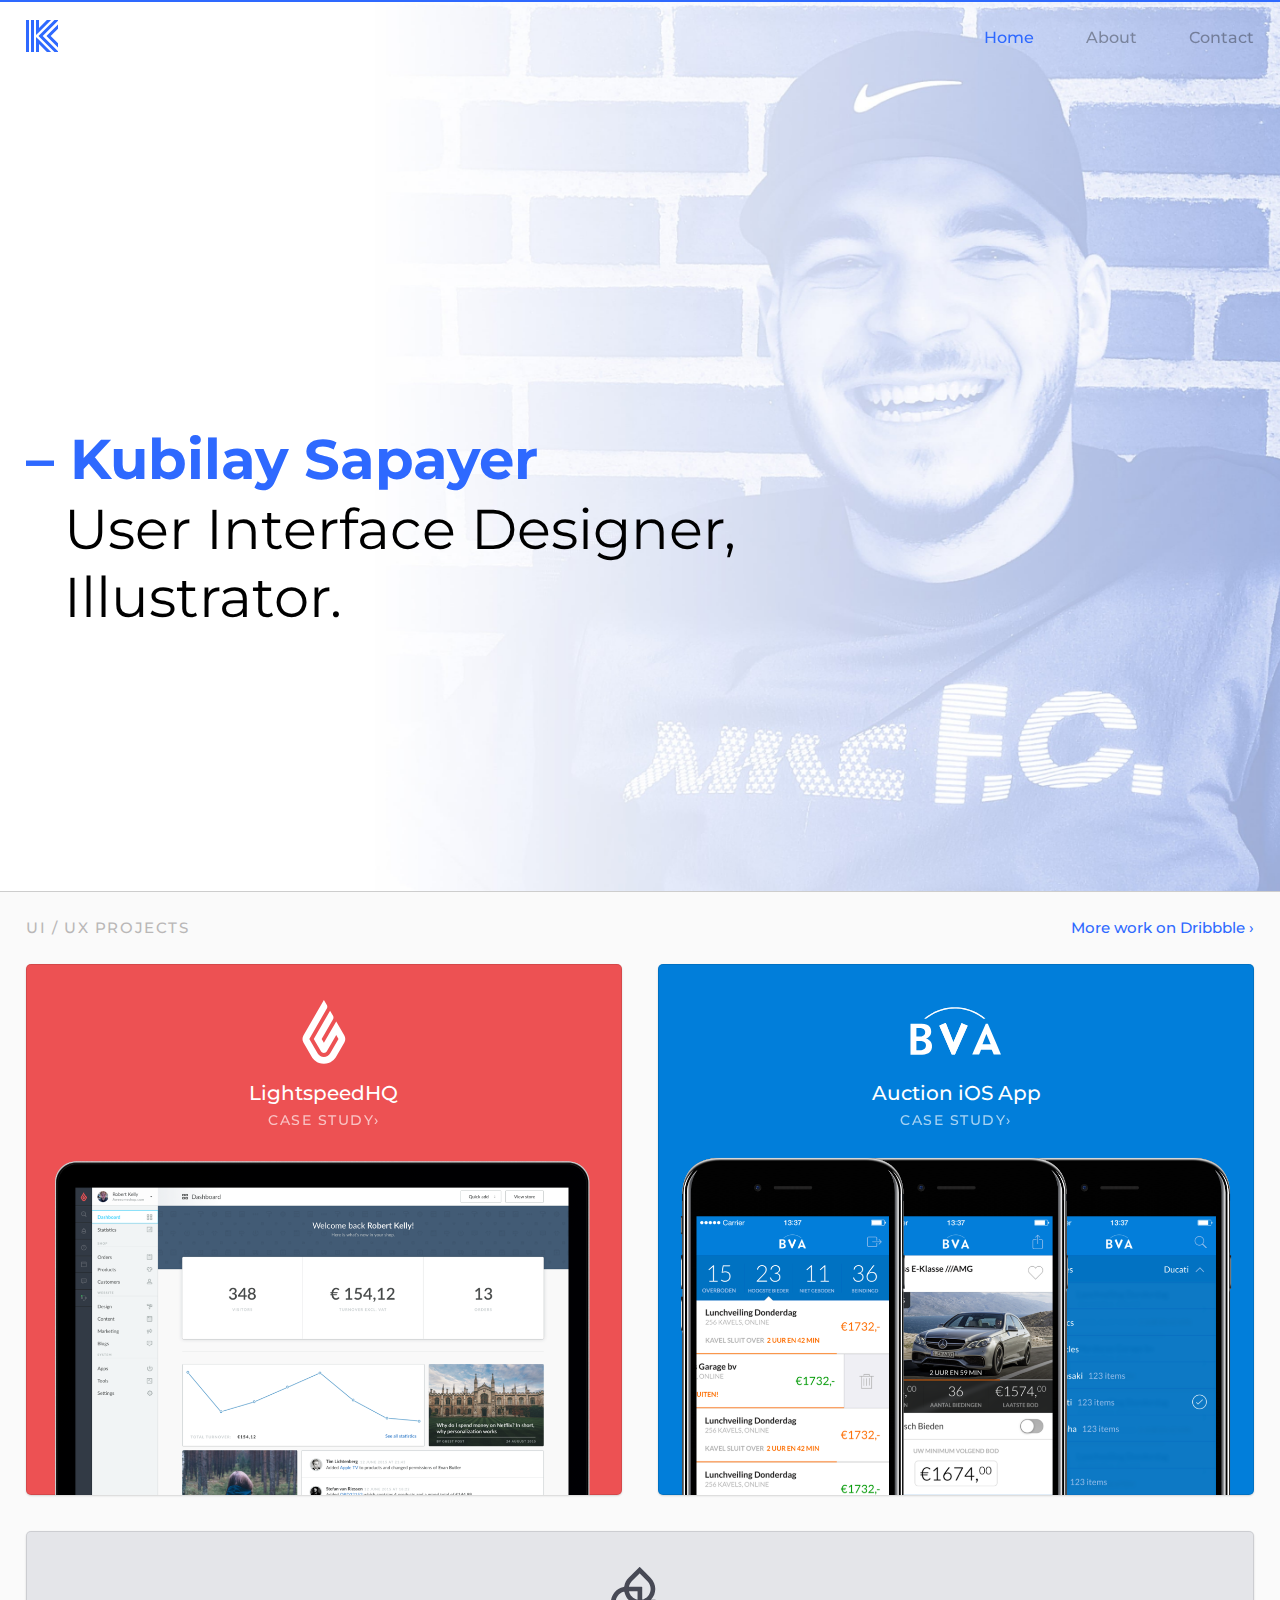
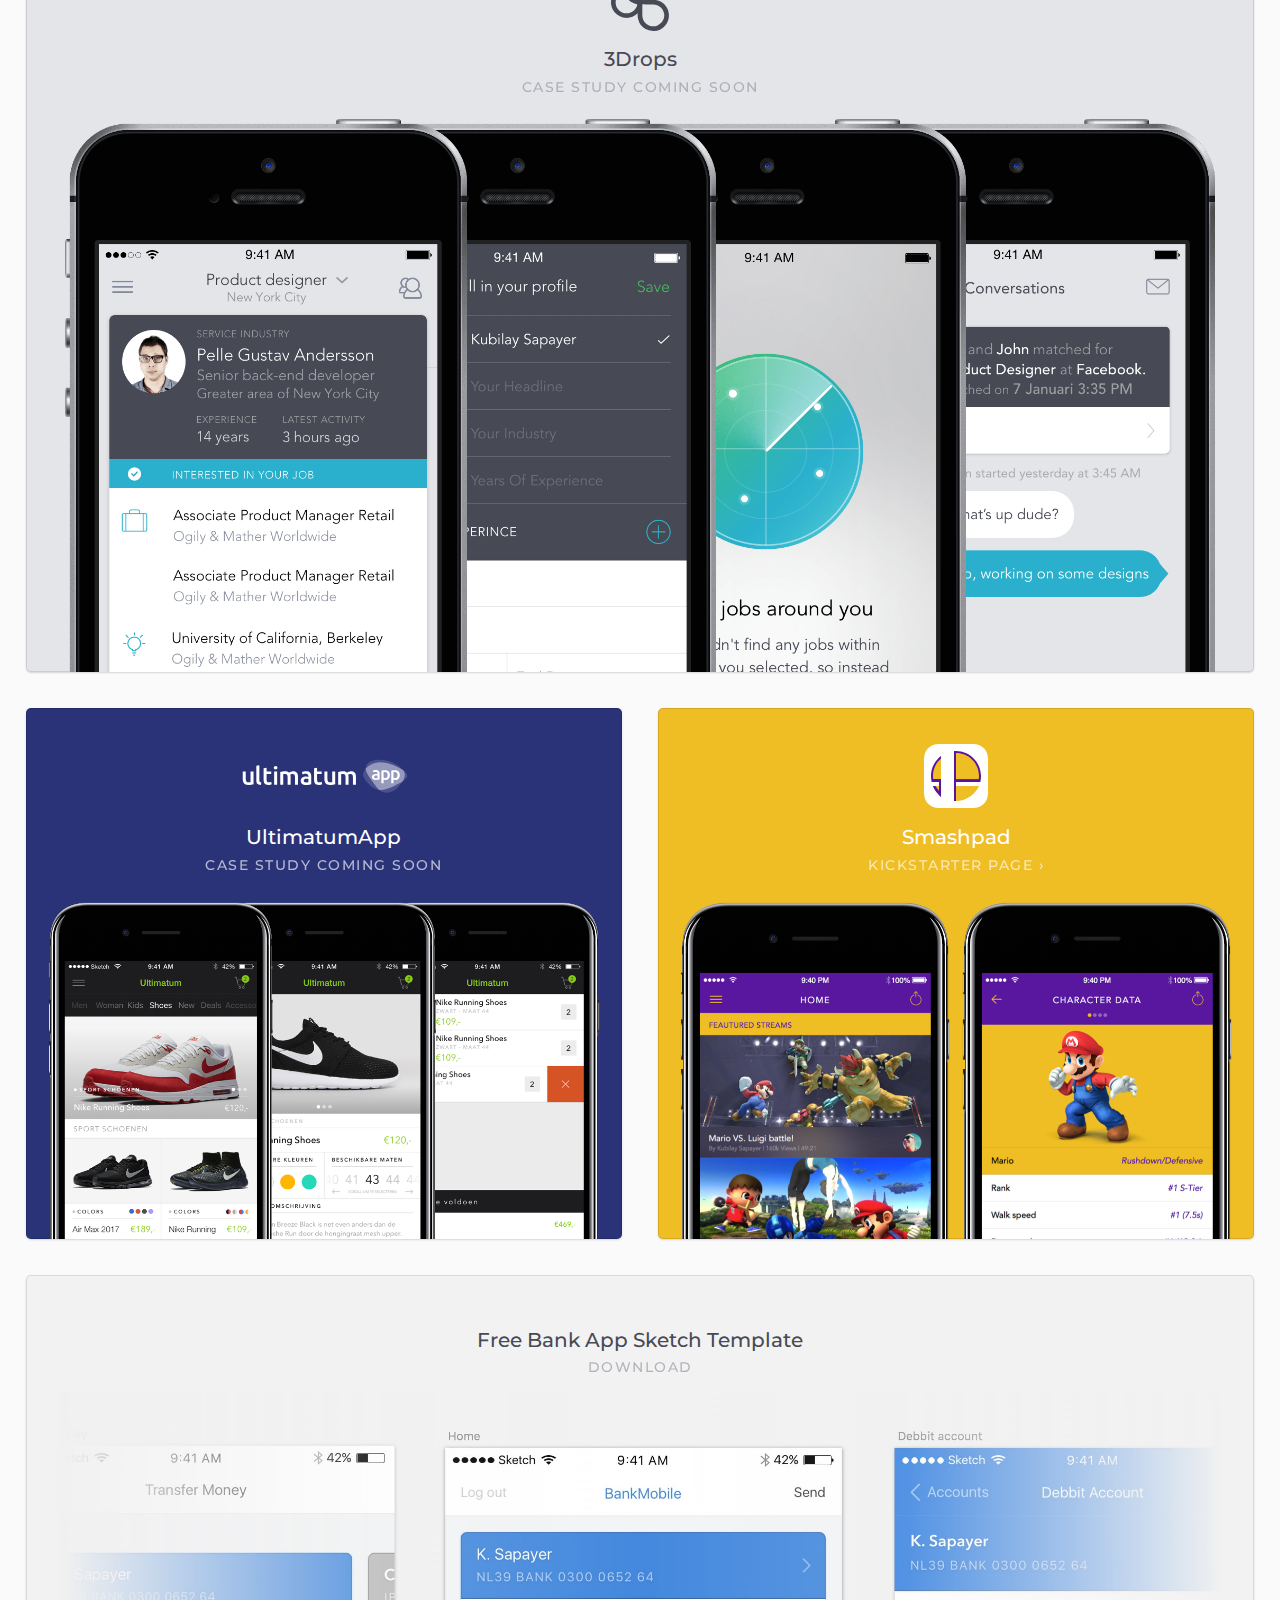
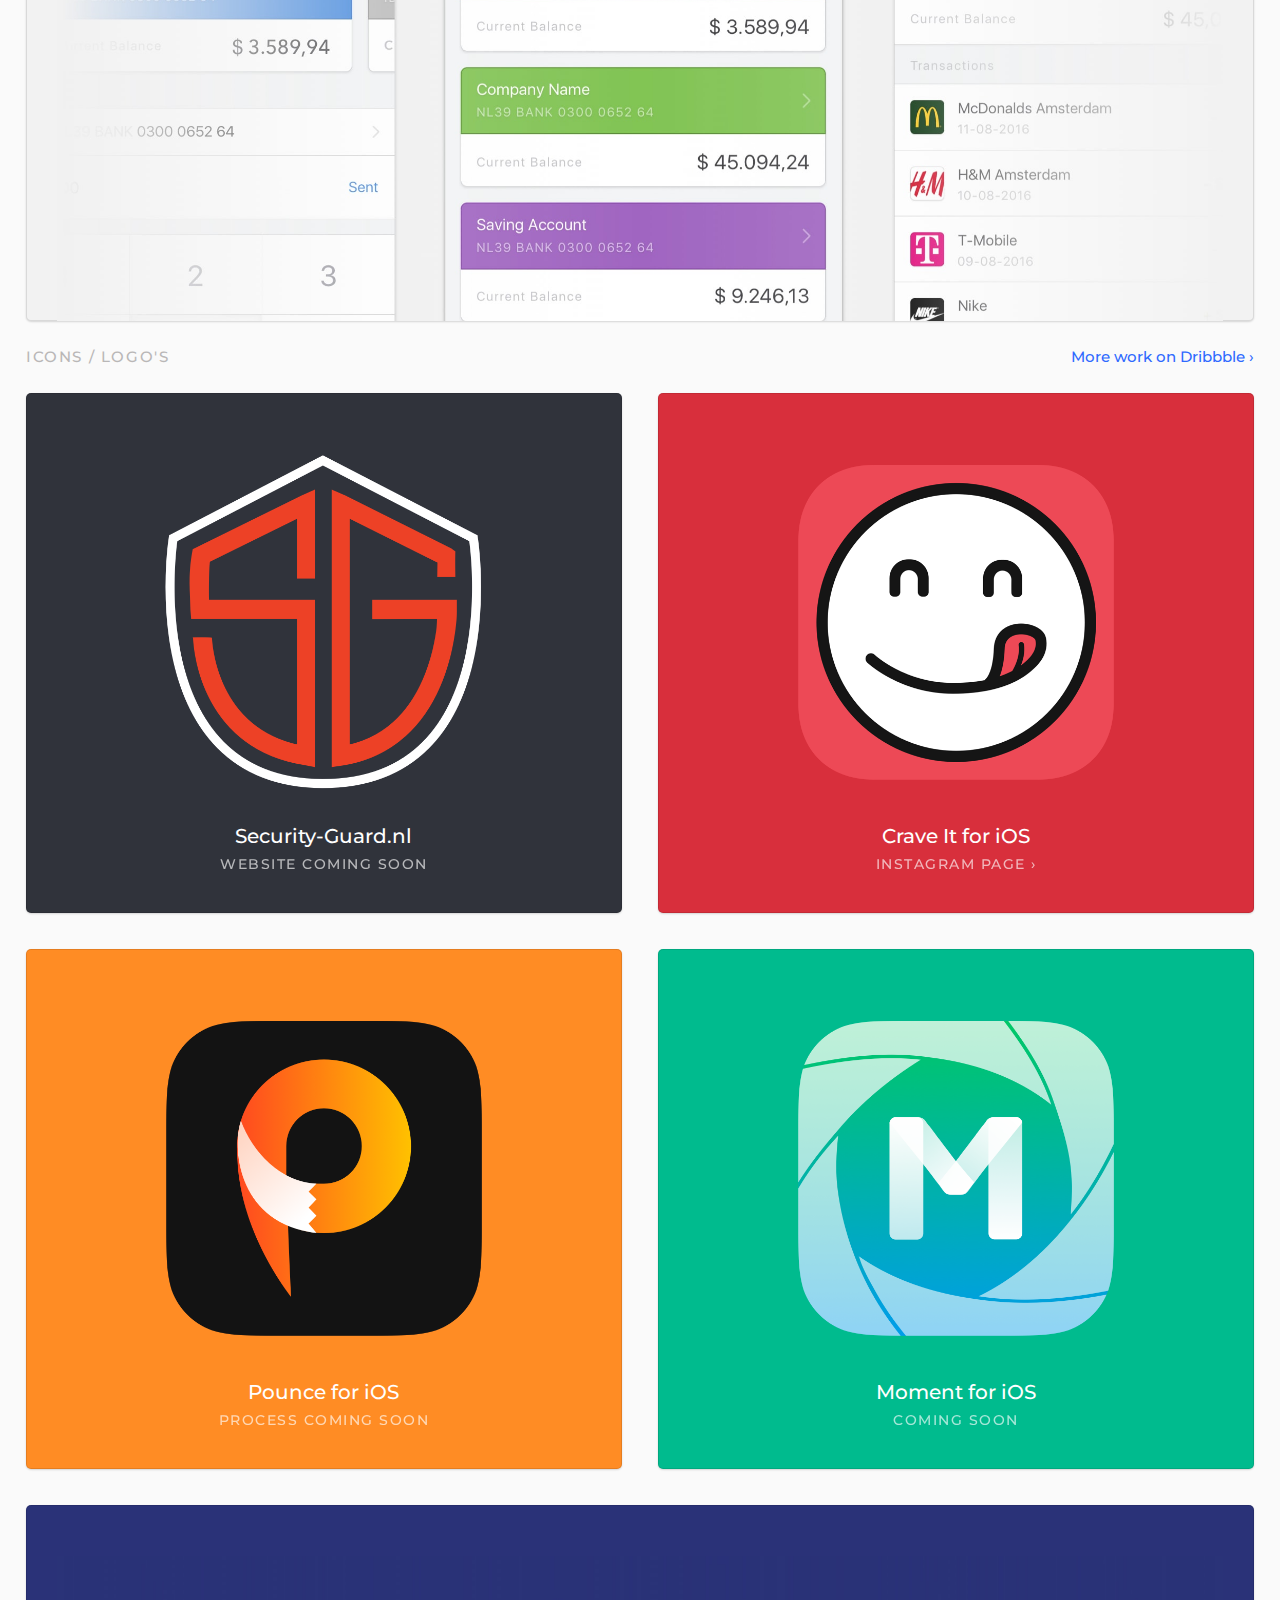
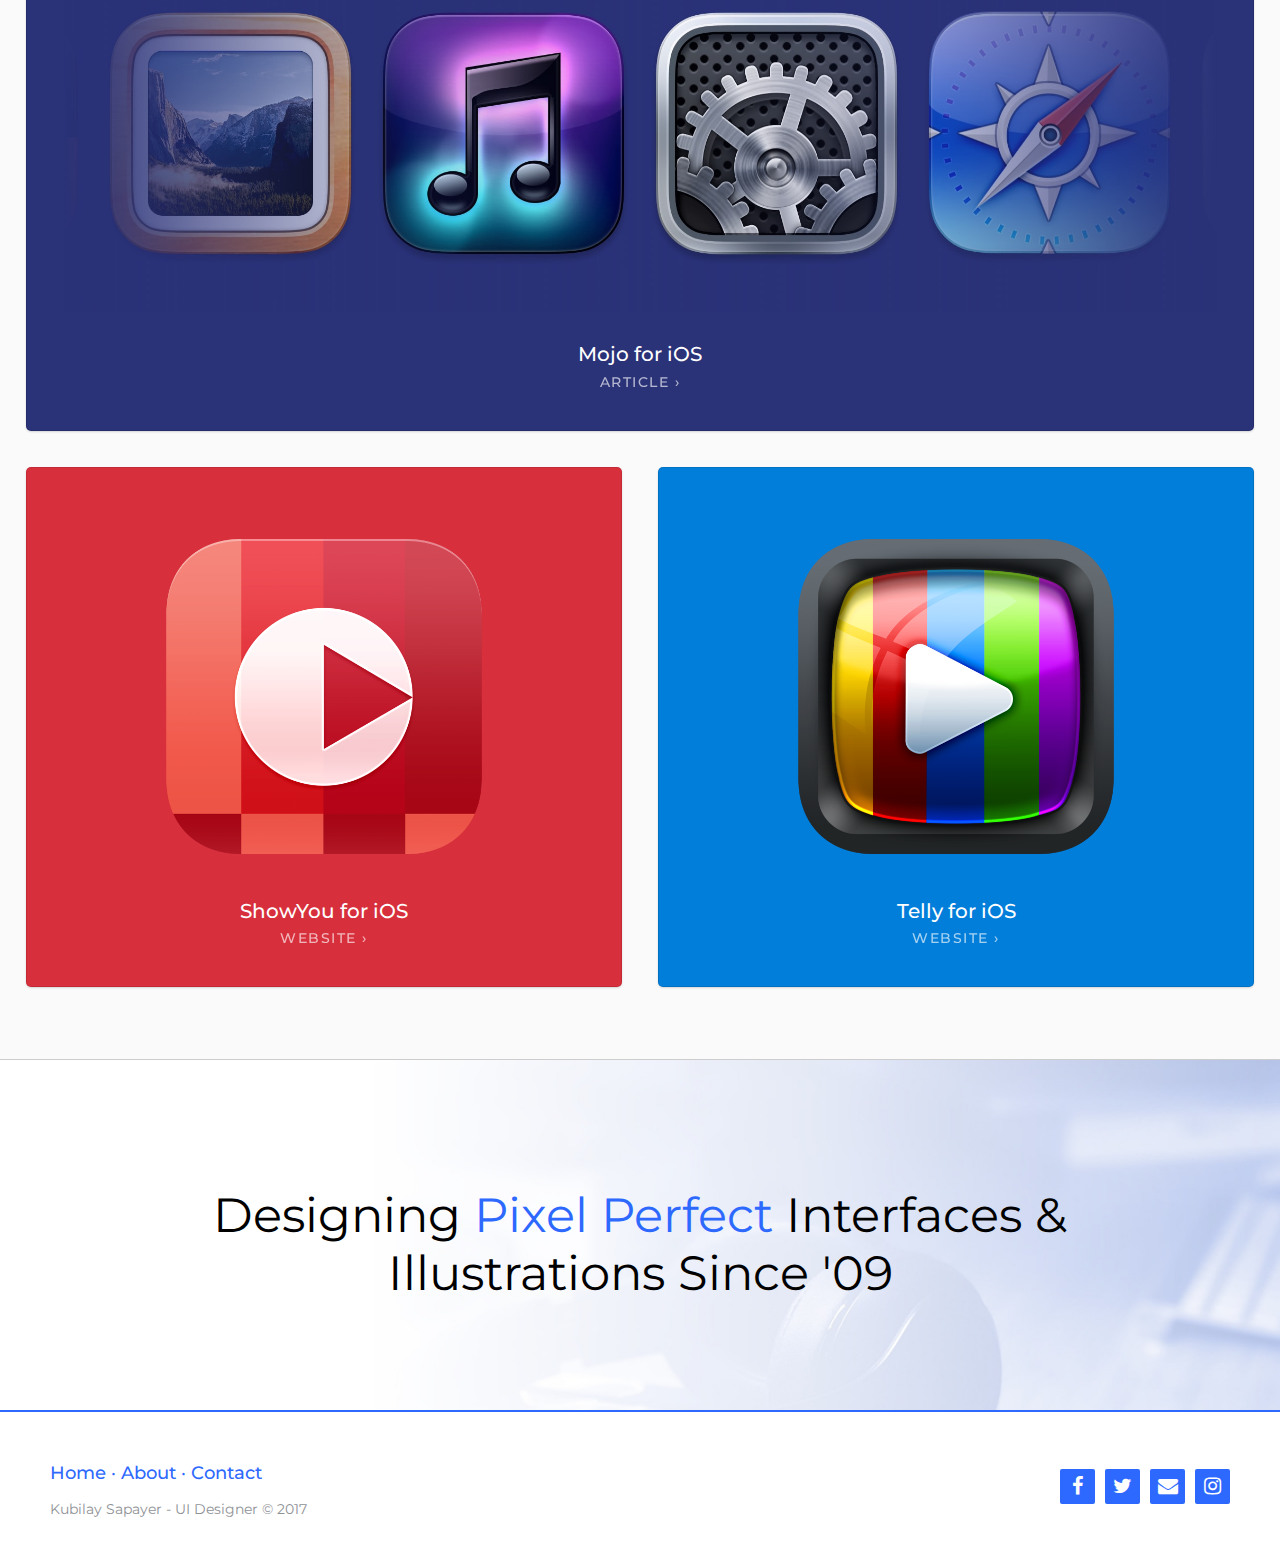
==== commit beddc6d8: "0.9" ====
--- a/index.html
+++ b/index.html
@@ -10,12 +10,8 @@
  	<link href="https://fonts.googleapis.com/css?family=Ubuntu" rel="stylesheet">
   <link href="https://fonts.googleapis.com/css?family=Montserrat" rel="stylesheet">
   <link rel="stylesheet" href="http://maxcdn.bootstrapcdn.com/font-awesome/4.2.0/css/font-awesome.min.css">
-  <script>
-  $(".myBox").click(function(){
-window.location=$(this).find("a").attr("href");
-return false;
-});
-  </script>
+  <script type="text/javascript" async="" src="http://www.google-analytics.com/ga.js"></script>
+  <script type="text/javascript" async="" src="script.js"></script>
   </head>
 <body>
 
@@ -32,7 +28,7 @@
                   id="luxbar-hamburger" for="luxbar-checkbox"> <span></span> </label>
               </li>
               <li style="color:#2E69FF;" class="luxbar-item"><a href="index.html">Home</a></li>
-              <li class="luxbar-item"><a href="#">About</a></li>
+              <li class="luxbar-item"><a href="about.html">About</a></li>
               <li class="luxbar-item right"><a href="#">Contact</a></li>
           </ul>
       </div>
@@ -60,7 +56,7 @@
     <a href="cs1.html">
       <div id="left" class="project" style="background-color: #ED5153; margin-top: 0px;">
   			<img id="projectlogo" src="images/logos/lightspeed.svg">
-        <h2>Lightspeed eCom, Retail & Resto</h2>
+        <h2>LightspeedHQ</h2>
   			<p id="description">Case Study&#8250;</p>
   			<img id="projectimage" src="images/lightspeed.png">
 		   </div>
@@ -68,7 +64,7 @@
 		<a href="cs2.html">
       <div class="project" style="background-color: #017EDA; margin-top: 0px;">
 			<img id="projectlogo" src="images/logos/bva.svg">
-			<h2>BVA Auctions iOS App</h2>
+			<h2>Auction iOS App</h2>
 			<p id="description">Case Study&#8250;</p>
 			<img id="projectimage" src="images/bva.png">
 		</div>
@@ -79,25 +75,26 @@
 			<p id="description" style="color:#92949C;">Case Study Coming Soon</p>
 			<img id="projectimagefull"  src="images/jobs.png">
 		</div>
-		<a href="cs1.html"><div  class="project" id="left"  style="background-color: #2A3278;">
+	<div  class="project" id="left"  style="background-color: #2A3278;">
 			<img id="projectlogo" src="images/logos/ultimatum.svg">
 			<h2>UltimatumApp</h2>
-			<p id="description">Case Study &#8250;</p>
+			<p id="description">Case Study Coming Soon</p>
 			<img id="projectimage"  src="images/ultimatum.png">
 		</div>
-    </a>
-		<a href="cs1.html"><div class="project"  style="background-color: #EFBD24;">
+		<a href="https://www.kickstarter.com/projects/1263580534/smashpad-the-ultimate-super-smash-bros-mobile-app"><div class="project"  style="background-color: #EFBD24;">
 			<img id="projectlogo" src="images/logos/smashpad.svg">
-			<h2>3Drops</h2>
+			<h2>Smashpad</h2>
 			<p id="description" >KickStarter Page &#8250;</p>
 			<img id="projectimage"  src="images/smashpad.png">
 		</div>
     </a>
+    <a href="https://dribbble.com/shots/3298387-Free-Sketch-File-Bank-App/attachments/711541">
     <div class="project bottom" id="full" style="background-color: #F2F2F2;">
       <h2 style="color: #474955;">Free Bank App Sketch Template</h2>
       <p id="description" style="color:#92949C;">DOWNLOAD</p>
-      <img id="projectimagefull"  src="images/monitise.jpg">
+      <img id="projectimagefull"  src="images/bankapp.jpg">
     </div>
+    </a>
 
 
 
@@ -110,36 +107,35 @@
       <h2>Security-Guard.nl</h2>
 			<p id="description">Website Coming Soon</p>
 		</div>
-		<a href="cs1.html"><div class="project icon"  style="background-color: #d82f3c; margin-top: 0px; ">
+		<a href="https://www.instagram.com/craveitsf/"><div class="project icon"  style="background-color: #d82f3c; margin-top: 0px; ">
       <img id="projectimage" style="margin-bottom: 30px;" src="images/crave.png">
       <h2>Crave It for iOS</h2>
-			<p id="description">Instagram Page ›</p>
+			<p id="description">Instagram Page &#8250;</p>
 		</div>
-    <a href="cs1.html"><div class="project icon" id="left" style="background-color: #FF8C24; margin-top: 0px; ">
+  </a>
+  <div class="project icon" id="left" style="background-color: #FF8C24; margin-top: 0px; ">
       <img id="projectimage" style="margin-bottom: 30px;" src="images/pounce.png">
       <h2>Pounce for iOS</h2>
-      <p id="description">See Case Study &#8250;</p>
+      <p id="description">Process Coming Soon</p>
     </div>
-  </a>
-    <a href="cs1.html"><div class="project icon" style="background-color: #00BB8E; margin-top: 0px; ">
+<div class="project icon" style="background-color: #00BB8E; margin-top: 0px; ">
       <img id="projectimage" style="margin-bottom: 30px;" src="images/moment.png">
       <h2>Moment for iOS</h2>
       <p id="description">Coming Soon</p>
     </div>
-  </a>
-  <a href="cs1.html"><div class="project icon"  id="fullicon" style="background-color: #2A3278; margin-top: 0px; ">
+  <a href="http://theultralinx.com/2014/01/mojo-cydia-jailbreak-theme-ios-7/"><div class="project icon"  id="fullicon" style="background-color: #2A3278; margin-top: 0px; ">
     <img id="projectimagefull" style="margin-bottom: 30px;" src="images/mojo.jpg">
     <h2>Mojo for iOS</h2>
     <p id="description">Article &#8250;</p>
   </div>
 </a>
-<a href="cs1.html"><div class="project icon" id="left" style="background-color: #d82f3c; margin-top: 0px; ">
+<a href="http://showyou.com"><div class="project icon" id="left" style="background-color: #d82f3c; margin-top: 0px; ">
   <img id="projectimage" style="margin-bottom: 30px;" src="images/showyou.png">
   <h2>ShowYou for iOS</h2>
   <p id="description">Website &#8250;</p>
 </div>
 </a>
- <a href="cs1.html"><div class="project icon"   style="background-color: #017EDA; margin-top: 0px; ">
+ <a href="http://telly.com"><div class="project icon"   style="background-color: #017EDA; margin-top: 0px; ">
     <img id="projectimage" style="margin-bottom: 30px;" src="images/telly.png">
     <h2>Telly for iOS</h2>
     <p id="description">Website &#8250;</p>
--- a/css/style.css
+++ b/css/style.css
@@ -6,23 +6,130 @@
     padding: 0;
     margin: 0;
     height: 100%;
-}
+    background-color: #FAFAFA;
+}
+/* The fast way */
+.make-it-fast {
+  box-shadow: 0 1px 2px rgba(0,0,0,0.15);
+}
+
+/* Pre-render the bigger shadow, but hide it */
+.make-it-fast::after {
+  box-shadow: 0 5px 15px rgba(0,0,0,0.3);
+  opacity: 0;
+  transition: opacity 0.3s ease-in-out;
+}
+#footercenter {
+    max-width: 1440px;
+    margin-left:auto;
+    margin-right:auto;
+}
+.bottom {
+  margin-bottom:0!important;
+}
+/* Transition to showing the bigger shadow on hover */
+.make-it-fast:hover::after {
+  opacity: 1;
+}
+.project {
+  position: relative;
+  display: inline-block;
+  border-radius: 5px;
+  box-shadow: 0 1px 2px rgba(0,0,0,0.15),inset 0px 0px 0px 1px rgba(0,0,0,0.10);
+  transition: all 0.3s ease-in-out;
+}
+
+/* Create the hidden pseudo-element */
+/* include the shadow for the end state */
+.project::after {
+  content: '';
+  position: absolute;
+  z-index: 2;
+  width: 100%;
+  opacity: 0;
+  border-radius: 5px;
+    box-shadow: 0 1px 2px rgba(0,0,0,0.15),inset 0px 0px 0px 1px rgba(0,0,0,0.10);
+  transition: opacity 0.3s ease-in-out;
+}
+.project:hover {
+  transform: scale(1.02, 1.02);
+}
+
+/* Fade in the pseudo-element with the bigger shadow */
+.project:hover::after {
+  opacity: 1;
+}
+#left {
+        margin-right: 3%;
+    }
 #all {
-    width: 95%;
-    margin-left: auto;
-    margin-right: auto;
+    margin-left: auto;
+    margin-right: auto;
+    max-width: 1440px;
+    padding-left:26px;
+    padding-right:26px;
+}
+a {
+    text-decoration: none;
+    font-family: 'Montserrat',sans-serif;
 }
 #bar {
     width: 100%;
-    background-color: #ffffff;
-    border-top: 1px solid #CDCDCD;
-    height: 72px;
-}
-#bar2 {
-    width: 100%;
-    background-color: #ffffff;
     height: 72px;
     display: inline-block;
+}
+#barcs {
+    width: 100%;
+    height: 72px;
+    display: inline-block ;
+      border-bottom: 1px solid #e7e7e7;
+}
+#bar2 {
+    width: 100%;
+    height: 72px;
+    display: inline-block;
+}
+#csinfo {
+    width: 100%;
+    border: 1px solid rgba(0,0,0,0.2);
+    height: 199px;
+    max-width: 1024px;
+    background-color: white;
+    margin-left: auto;
+    margin-right: auto;
+    border-radius: 4px;
+    margin-top: 36px;
+}
+#csinfoleft {
+    width: 49.9%;
+    float: left;
+    border-right: 1px solid #E0E0E0;
+    height: 100%;
+    margin-left: auto;
+    margin-right: auto;
+}
+#csinforight {
+    width: 50%;
+    float: right;
+    height: 100%;
+    margin-left: auto;
+    margin-right: auto;
+}
+#projectdescription {
+  opacity: 0.5;
+  font-size: 15px;
+  font-weight: 500;
+  text-align: left;
+}
+
+#projectdescriptiont {
+  color: black;
+  font-size: 15px;
+  font-weight: 500;
+  text-align: left;
+  max-width: 600px;
+  /* margin-bottom: 100px; */
+  margin-top: -19px;
 }
 #projecttext {
     font-family: "Montserrat", sans-serif;
@@ -30,9 +137,46 @@
     color: #b9b7b7;
     font-weight: 500;
     line-height: 2.75;
-    margin-left: 36px;
     text-align: left;
     letter-spacing: 1.6px;
+}
+table.tg {
+    width: 100%;
+    position: relative;
+    top: 50%;
+    transform: translateY(-50%);
+    line-height: 37px;
+    padding-left: 24px;
+    padding-right: 24px;
+    max-width: 750px;
+    margin-left: auto;
+    margin-right: auto;
+    /* line-height: 24px; */
+}
+.question {
+    text-align: left;
+    opacity: 0.4;
+    font-size: 15px;
+}
+.answer {
+    text-align: right;
+    font-size: 15px;
+    font-weight: 500;
+}
+#projecttextcs {
+    font-family: "Montserrat", sans-serif;
+    font-size: 15px;
+    color: #b9b7b7;
+    font-weight: 500;
+    line-height: 2.75;
+    text-align: center;
+    letter-spacing: 1.6px;
+}
+#showcase {
+    width: 1150px;
+    margin-left: auto;
+    margin-right: auto;
+    margin-top: 64px;
 }
 #projecttextlink {
     font-family: "Montserrat", sans-serif;
@@ -40,22 +184,41 @@
     color: #2E69FF;
     font-weight: 500;
     margin-top: -45px;
-    margin-right: 36px;
     text-align: right;
+}
+#projecttextlinkcs {
+    font-family: "Montserrat", sans-serif;
+    font-size: 15px;
+    color: #2E69FF;
+    font-weight: 500;
+    margin-top: -45px;
+    margin-right: 24px;
+    text-align: left;
 }
 #site {
     top: 0;
 }
 #full {
     width: 100%;
-    height: 650px;
+    height: 500px;
+}
+#fullicon {
+    width: 100%;
+    height: 475px;
 }
 #title {
     margin-left: 38px;
     font-weight: 400;
 }
+#titlecs {font-weight: normal;font-size: 20px;margin-top: -30px;}
 #textwrap {
-    width: 1230px;
+    max-width: 1440px;
+    margin-left: auto;
+    margin-right: auto;
+    height: 100%;
+    padding-left: 26px;
+}
+#textwrapcs {
     margin-left: auto;
     margin-right: auto;
     height: 100%;
@@ -75,35 +238,93 @@
 #since {
     width: 100%;
     height: 350px;
-    background-image: url('bgsection.png');
+    background-image: url('about.jpg');
     background-repeat: no-repeat;
     background-position: center;
     background-size: cover;
     text-align: center;
     display: inline-block;
-}
-#header {
-    width: 100%;
-    height: 100vh;
-    background-color: white;
-    z-index: 2;
-    margin-top: -38px;
-    background-image: url('bgnew.png');
+    margin-top: 36px;
+    border-top: 1px solid #CDCDCD;
+}
+#sincecs1 {
+    width: 100%;
+    height: 350px;
+    background-image: url('cs1.jpg');
     background-repeat: no-repeat;
     background-position: center;
     background-size: cover;
+    text-align: center;
+    display: inline-block;
+    margin-top: 36px;
+    border-top: 1px solid #CDCDCD;
+}
+#header {
+    width: 100%;
+    height: 99vh;
+    background-color: white;
+    z-index: 2;
+    background-image: url('bgnew.jpg');
+    background-repeat: no-repeat;
+    background-position: center;
+    background-size: cover;
+    display: inline-block ;
+    border-bottom: 1px solid #CDCDCD;
+}
+.nav-background {
+    background-color: #ffffff;
+}
+#bottom {
+  margin-bottom: 0px!important;
+}
+.right {
+    padding-right: 0!important;
+}
+#headercs1 {
+    width: 100%;
+    height: 99vh;
+    background-color: #ffffff;
+    z-index: 2;
+    border-bottom: 1px solid #e7e7e7;
+    background-image: url(cs1.jpg);
+    background-repeat: no-repeat;
+    background-position: center;
+    background-size: cover;
+}
+#headerabout{
+    width: 100%;
+    height: 99vh;
+    background-color: #ffffff;
+    z-index: 2;
+    border-bottom: 1px solid #e7e7e7;
+    background-image: url(about.jpg);
+    background-repeat: no-repeat;
+    background-position: center;
+    background-size: cover;
 }
 #nav {
     width: 100%;
     top: 0;
     z-index: 3;
     min-height: 72px;
-    position: absolute;
+    position: fixed;
+
+}
+#luxbar {
+    max-width: 1440px;
+    margin-left: auto;
+    margin-right: auto;
+
 }
 #line {
     width: 100%;
     height: 2px;
     background-color: #2E69FF;
+}
+#linecs1 {
+    width: 100%;
+    height: 2px;
+    background-color: #EE4F51;
 }
 #text {
     position: relative;
@@ -116,19 +337,44 @@
     transform: translateY(-50%);
     width: 750px;
 }
+#cslogo {
+    margin-left: auto;
+    margin-right: auto;
+    height: 128px;
+}
+#fixdes {
+    width:90%;
+    margin-left:auto;
+    margin-right:auto;
+}
+#textcs {
+    position: relative;
+    font-size: 21px;
+    font-family: 'Montserrat', sans-serif;
+    font-weight: 500;
+    text-align: center;
+    vertical-align: middle;
+    top: 57%;
+    line-height: 1.75;
+    transform: translateY(-65%);
+    margin-right: auto;
+    margin-left: auto;
+}
 .project {
-    width: 50%;
+    width: 48.5%;
     height: 475px;
     padding-top: 36px;
     overflow: hidden;
     float: left;
+    margin-bottom: 36px;
+    /* margin-right: 36px; */
 }
 h2 {
     font-family: 'Montserrat', sans-serif;
     color: white;
-    font-weight: 400;
+    font-weight: 500;
     text-align: center;
-    font-size: 18px;
+    font-size: 20px;
 }
 #projectlogo {
     height: 64px;
@@ -137,6 +383,24 @@
     margin-right: auto;
     display: block;
 }
+
+.bg {
+  background: #ffffff;
+  width: 100%;
+  height: 100%;
+  opacity: 0;
+}
+
+.show {
+  opacity: 1;
+}
+
+.transition {
+  -webkit-transition: all 1s ease-in-out;
+	-moz-transition: all 1s ease-in-out;
+	-o-transition: all 1s ease-in-out;
+	transition: all 1s ease-in-out;
+}
 #projectimage {
     width: 551px;
     margin-left: auto;
@@ -151,22 +415,30 @@
     display: block;
     margin-top: 15px;
 }
+#bigtitlecs {
+    font-size: 36px;
+
+}
 #description {
     width: 375px;
     margin-left: auto;
     margin-right: auto;
-    opacity: 0.5;
+    opacity: 0.65;
+    font-weight: 500;
+    font-size: 14px;
+    text-transform: uppercase;
+    letter-spacing: 1.5px;
     margin-top: -10px;
 }
 p {
     font-family: 'Montserrat', serif;
-    font-size: 12px;
+    font-size: 14px;
     color: white;
     text-align: center;
-    text-transform: uppercase;
+    text-transform: ;
 }
 h1 {
-    font-weight: 600;
+    font-weight: bold;
 }
 .imageani {
     transition: all .2s ease-in-out;
@@ -174,7 +446,53 @@
 .imageani:hover {
     transform: scale(1.02);
 }
-@media screen and (max-width: 800px) {
+#showcaseimg {
+          width: 1150px;}
+
+@media screen and (max-width: 1024px) {
+    .icon {
+        padding-bottom:28px;
+}
+    #headercs1 {
+        height: auto;
+        overflow: auto;
+    }
+    #headerabout {
+        height: auto;
+        overflow: auto;
+    }
+    #projectdescriptiont {
+        /* width: 100%; */
+        max-width: none;
+    }
+    table.tg {
+        width: 90%;
+        top: 0;
+        transform: none;
+        padding-top: 18px;
+        padding-bottom: 18px;
+        padding-left: 0;
+        padding-right: 0;
+    }
+
+    #fixdes {
+        width: 90%;
+        margin-left: auto;
+        margin-right: auto;
+    }
+    #csinfoleft {
+        width: 100%;
+        float: none;
+        border-bottom: 1px solid #e7e7e7;
+        border-right: none;
+    }
+    #csinforight {
+        width: 95%;
+        float: none;
+    }
+    #csinfo {
+        height: auto;
+    }
     .project {
         z-index: -1;
         width: 100%;
@@ -182,6 +500,7 @@
         padding-top: 30px;
         overflow: hidden;
         float: none;
+        display: block;
         margin-left: auto !important;
         margin-right: auto;
     }
@@ -245,4 +564,59 @@
         display: block;
         margin-top: 15px;
     }
-}
+
+    #textwrapcs {
+        width: 90%;
+        margin-left: auto;
+        margin-right: auto;
+        height: 100%;
+        padding-bottom: 24px;
+    }
+    #textcs {
+        /* width: 400px; */
+        transform: none;
+        margin-top: 75px;
+    }
+    #titlecs {
+        font-size: 15px;
+    }
+    #bigtitlecs {
+        font-size: 32px;
+        margin-bottom: 26px;
+    }
+    #cslogo {
+        height: 100px;
+
+    }
+}
+
+
+@media screen and (max-width: 1440px) {
+
+  #showcaseimg {
+            width: 100%;}
+  #showcase {
+                width: 95%;
+                margin-left: auto;
+                margin-right: auto;
+                margin-top: 64px;
+            }
+  #projectimagefull {
+                width: 95%;
+                margin-left: auto;
+                margin-right: auto;}
+  #projectimage {
+                    width: 95%;
+                    margin-left: auto;
+                    margin-right: auto;}
+                    .project {height: auto;}
+                    #full {
+                        height: auto;
+                    }
+                    #fullicon {
+                        height: auto;
+                    }
+                    .icon {padding-bottom: 26px;}
+
+
+}
--- a/css/menu.css
+++ b/css/menu.css
@@ -13,7 +13,7 @@
 
 .luxbar-fixed {
     width: 100%;
-    position:absolute;
+    /* position:absolute; */
     top: 0;
     left: 0;
     z-index: 1000;
@@ -41,7 +41,9 @@
     transition: height .6s ease;
     width:100%;
 }
-
+.luxbar-header::after {
+  background-color: white;
+}
 .luxbar-navigation {
     display: flex;
     flex-direction: column;
@@ -365,7 +367,7 @@
 
 /*behavior under screenwidth 768*/
 
-@media screen and (min-width: 800px) {
+@media screen and (min-width: 1024px) {
     .luxbar-navigation {
         flex-flow: row;
         justify-content: flex-end;
@@ -383,7 +385,7 @@
 }
 
 
-@media screen and (max-width: 48em ) {
+@media screen and (max-width: 1024px ) {
   .luxbar-item {
     background-color: white;
     border-bottom: 1px solid #e2e2e2;
